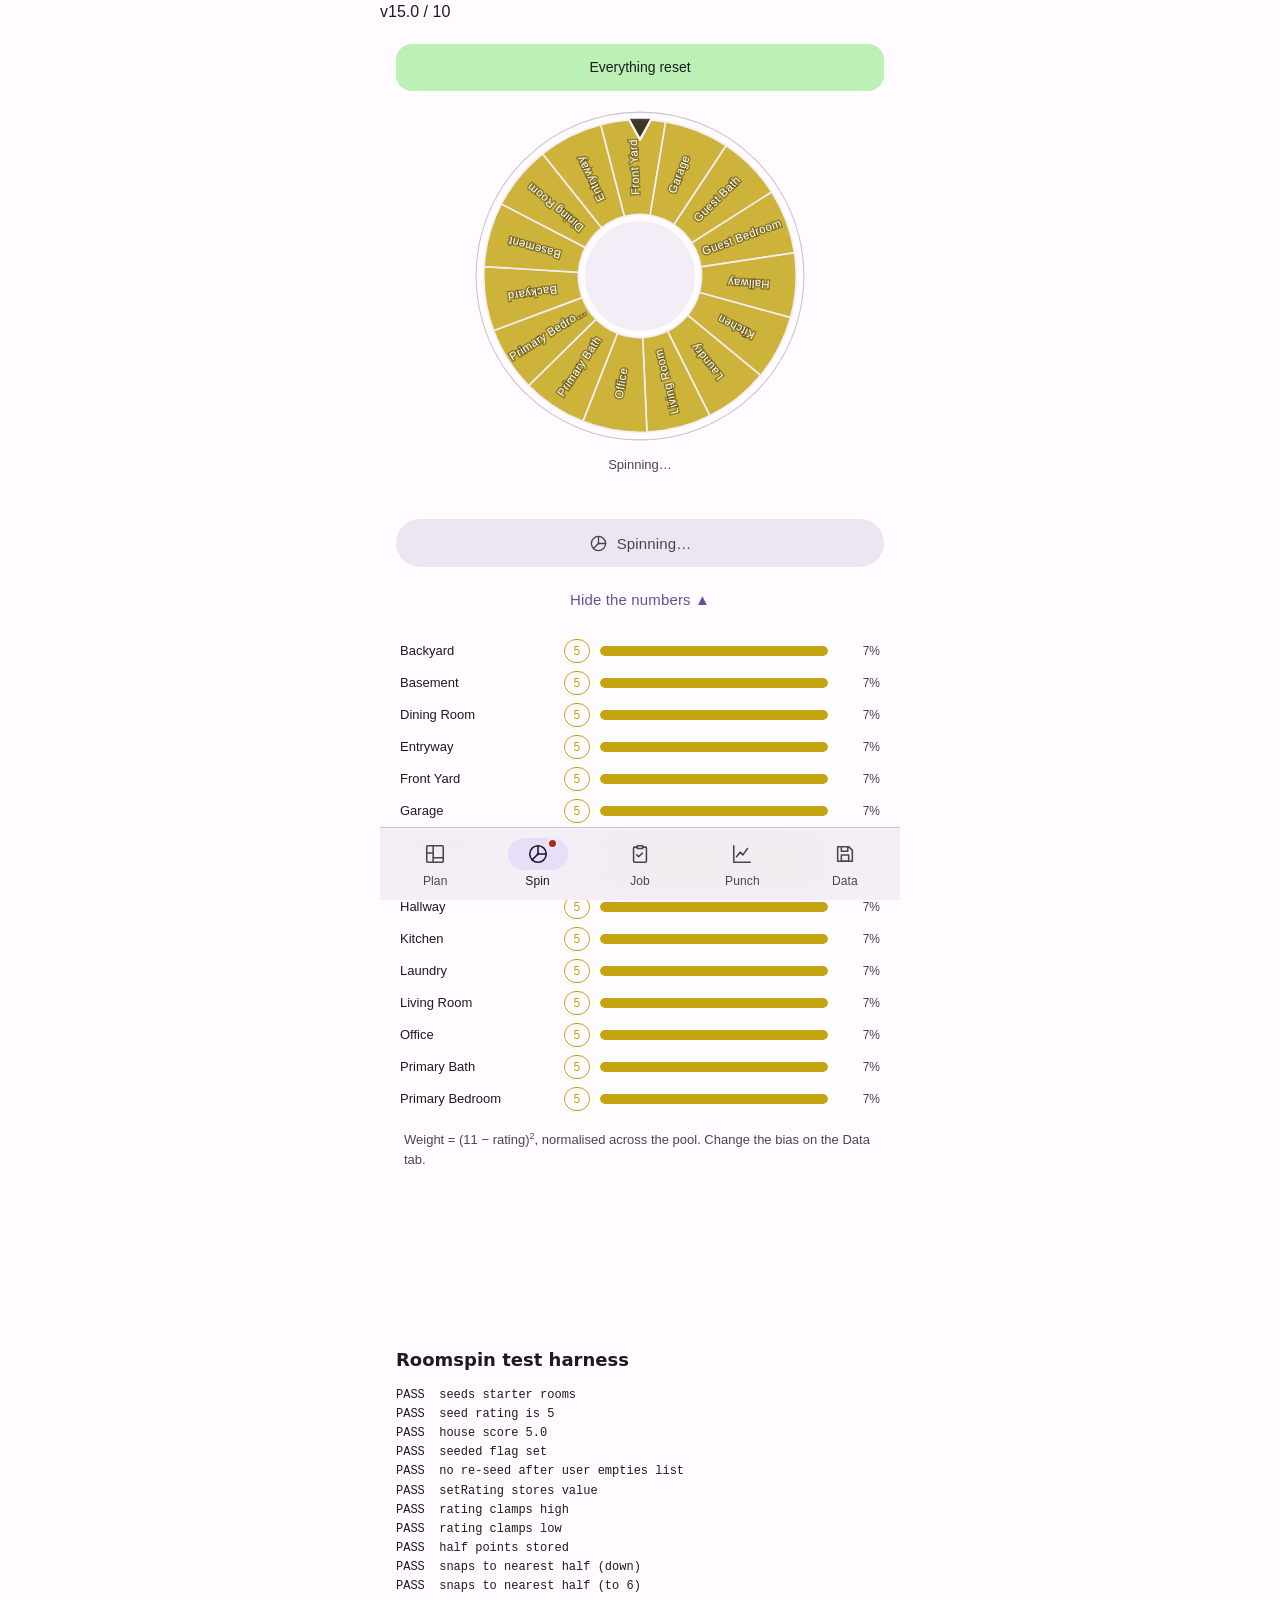
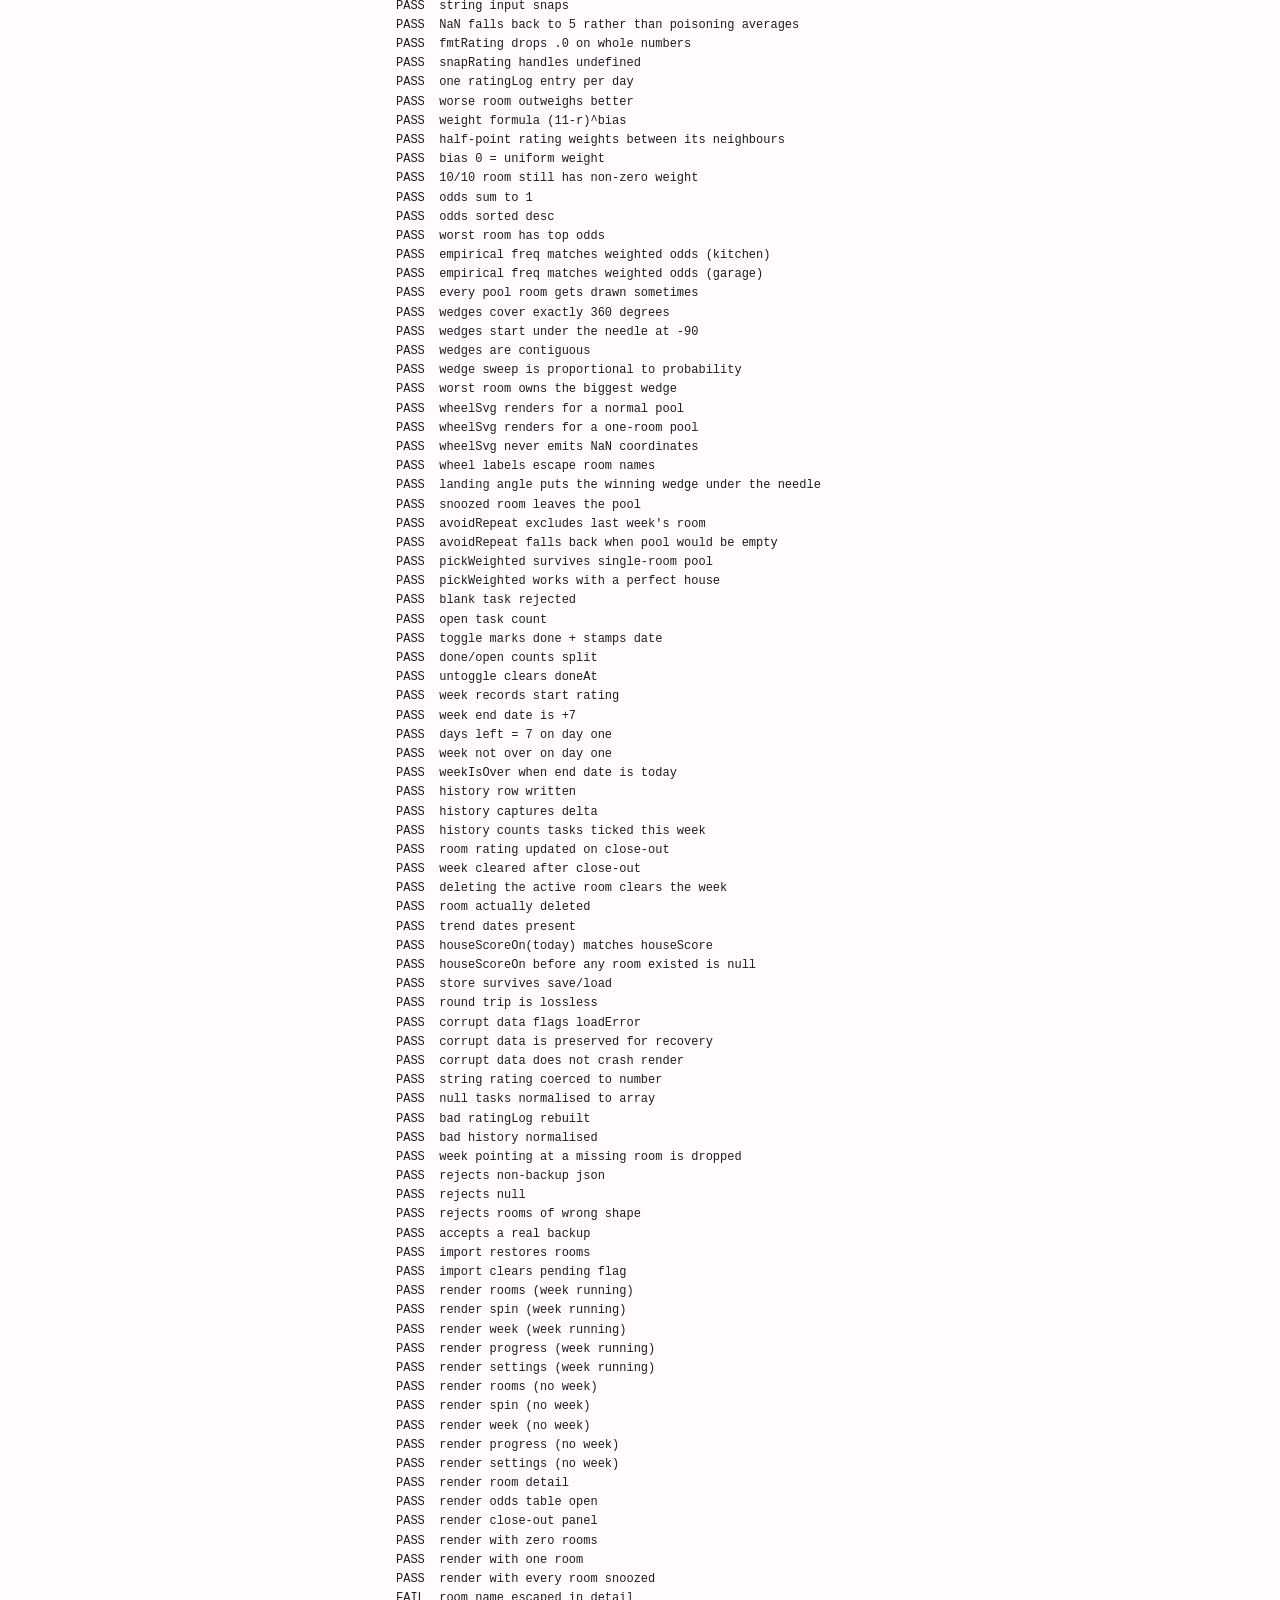
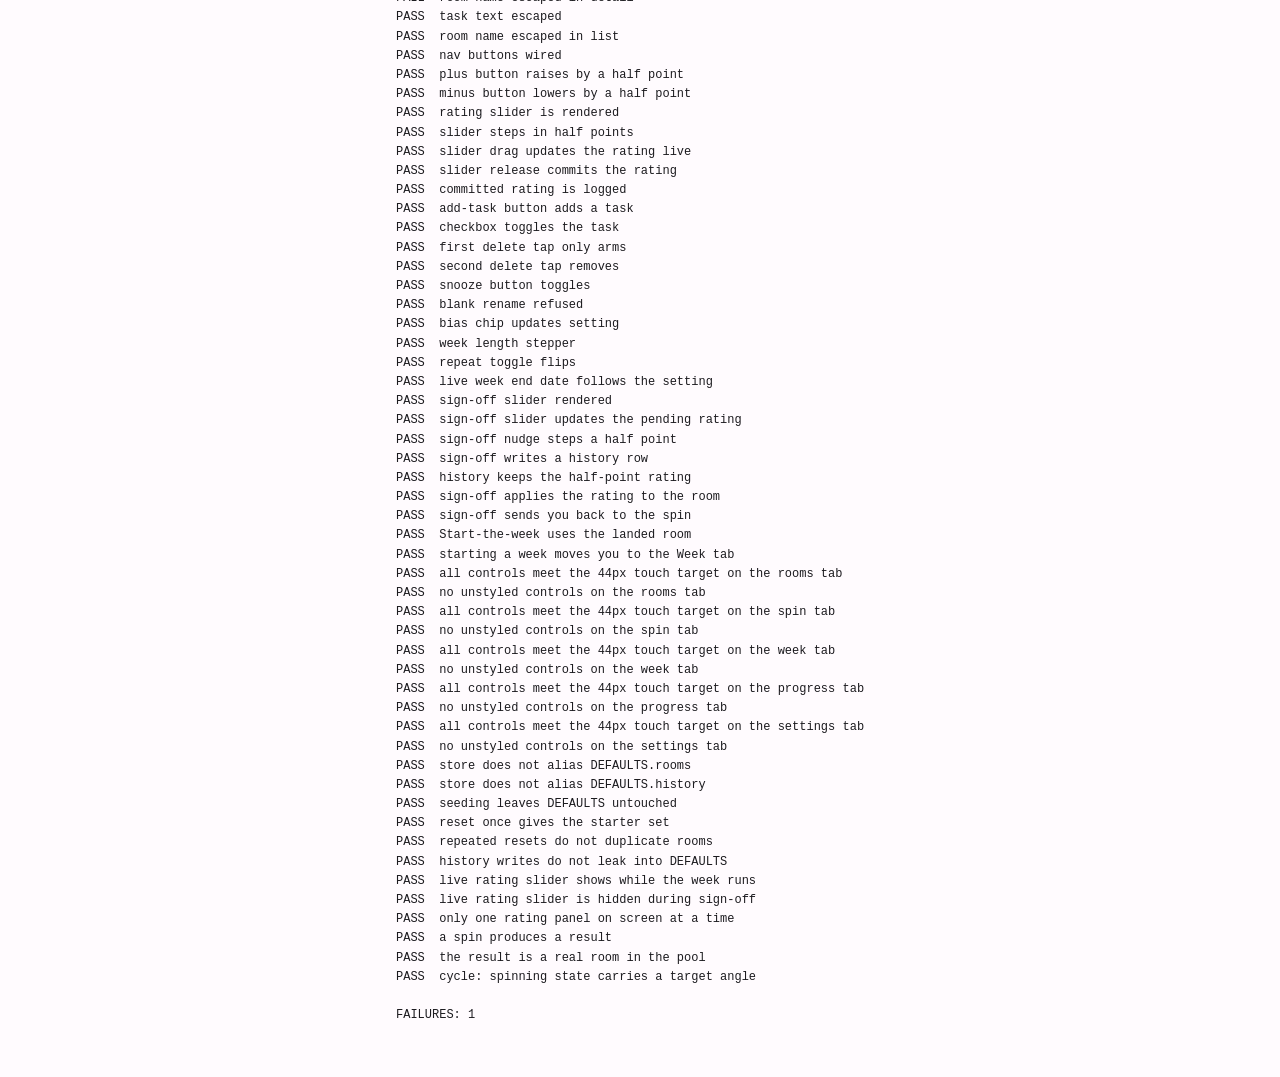
==== tests/harness.html @ 864c779d "Roomspin: weighted weekly room-improvement tracker Rate every room out of ten, spin a wheel weighted" ====
<!DOCTYPE html><html><head><meta charset="utf-8"><title>Roomspin tests</title>
<link rel="stylesheet" href="../styles.css"></head><body>
<div class="ladder" id="ladder"></div><span id="verTag"></span><span id="scoreTag"></span>
<main id="main"></main><nav id="nav"></nav>
<input type="file" id="importer" style="display:none">
<h1 style="font:600 18px system-ui;margin:16px">Roomspin test harness</h1>
<pre id="out" style="font:12px ui-monospace,monospace;padding:0 16px 40px;line-height:1.6"></pre>
<script src="../js/constants.js"></script>
<script src="../js/utils.js"></script>
<script src="../js/icons.js"></script>
<script src="../js/logic.js"></script>
<script src="../js/state.js"></script>
<script src="../js/app.js"></script>
<script src="../js/wheel.js"></script>
<script src="../js/spin.js"></script>
<script src="../js/render-rooms.js"></script>
<script src="../js/render-spin.js"></script>
<script src="../js/render-week.js"></script>
<script src="../js/render-progress.js"></script>
<script src="../js/render-settings.js"></script>
<script src="../js/io.js"></script>
<script src="../js/wire.js"></script>
<script>
const log=[]; let fails=0;
function ok(name,cond,extra){ if(cond) log.push("PASS  "+name); else { fails++; log.push("FAIL  "+name+(extra?"  :: "+extra:"")); } }
function tryIt(name,fn){ try{ fn(); log.push("PASS  "+name); }catch(e){ fails++; log.push("FAIL  "+name+" :: "+e.message+"\n"+e.stack); } }

localStorage.clear();

// --- boot / seed ---
load();
ok("seeds starter rooms", store.rooms.length===STARTER_ROOMS.length, store.rooms.length);
ok("seed rating is 5", store.rooms.every(r=>r.rating===5));
ok("house score 5.0", houseScore()===5);
ok("seeded flag set", store.seeded===true);

// deliberately empty the house and reload: seed must NOT come back
store.rooms=[]; save(); load();
ok("no re-seed after user empties list", store.rooms.length===0);

localStorage.clear(); load();

// --- rooms / ratings ---
const kitchen=store.rooms.find(r=>r.name==="Kitchen");
const garage=store.rooms.find(r=>r.name==="Garage");
setRating(kitchen,2); setRating(garage,9);
ok("setRating stores value", kitchen.rating===2);
setRating(kitchen,99); ok("rating clamps high", kitchen.rating===10);
setRating(kitchen,-4); ok("rating clamps low", kitchen.rating===0);
setRating(kitchen,6.5); ok("half points stored", kitchen.rating===6.5);
setRating(kitchen,6.3); ok("snaps to nearest half (down)", kitchen.rating===6.5);
setRating(kitchen,6.1); ok("snaps to nearest half (to 6)", kitchen.rating===6);
setRating(kitchen,"7.5"); ok("string input snaps", kitchen.rating===7.5);
setRating(kitchen,NaN); ok("NaN falls back to 5 rather than poisoning averages", kitchen.rating===5);
ok("fmtRating drops .0 on whole numbers", fmtRating(7)==="7" && fmtRating(7.5)==="7.5");
ok("snapRating handles undefined", snapRating(undefined)===5);
setRating(kitchen,2);
ok("one ratingLog entry per day", kitchen.ratingLog.filter(e=>e.date===todayStr()).length===1, JSON.stringify(kitchen.ratingLog));

// --- weighting ---
store.settings.bias=2;
ok("worse room outweighs better", roomWeight(kitchen)>roomWeight(garage));
ok("weight formula (11-r)^bias", roomWeight(kitchen)===Math.pow(9,2) && roomWeight(garage)===Math.pow(2,2));
setRating(garage,8.5);
ok("half-point rating weights between its neighbours", roomWeight(garage)===Math.pow(2.5,2), roomWeight(garage));
setRating(garage,9);
store.settings.bias=0;
ok("bias 0 = uniform weight", roomWeight(kitchen)===roomWeight(garage) && roomWeight(kitchen)===1);
store.settings.bias=2;
const ten=store.rooms[3]; setRating(ten,10);
ok("10/10 room still has non-zero weight", roomWeight(ten)>0, roomWeight(ten));

// odds sum to 1 and are sorted descending
const odds=spinOdds();
const sum=odds.reduce((a,o)=>a+o.p,0);
ok("odds sum to 1", Math.abs(sum-1)<1e-9, sum);
ok("odds sorted desc", odds.every((o,i)=>i===0||odds[i-1].p>=o.p));
ok("worst room has top odds", odds[0].room.id===kitchen.id, odds[0].room.name);

// --- empirical distribution check: 60k draws, worst room must dominate ---
const counts={}; const N=60000;
for(let i=0;i<N;i++){ const r=pickWeighted(); counts[r.id]=(counts[r.id]||0)+1; }
const kExp=odds.find(o=>o.room.id===kitchen.id).p;
const kObs=counts[kitchen.id]/N;
ok("empirical freq matches weighted odds (kitchen)", Math.abs(kObs-kExp)<0.02, "exp "+kExp.toFixed(3)+" obs "+kObs.toFixed(3));
const gExp=odds.find(o=>o.room.id===garage.id).p;
const gObs=(counts[garage.id]||0)/N;
ok("empirical freq matches weighted odds (garage)", Math.abs(gObs-gExp)<0.02, "exp "+gExp.toFixed(3)+" obs "+gObs.toFixed(3));
ok("every pool room gets drawn sometimes", spinPool().every(r=>counts[r.id]>0));

// --- wheel geometry ---
const wodds=spinOdds(); const wedges=wheelWedges(wodds);
ok("wedges cover exactly 360 degrees", Math.abs((wedges[wedges.length-1].a1 - wedges[0].a0) - 360)<1e-6,
   (wedges[wedges.length-1].a1 - wedges[0].a0));
ok("wedges start under the needle at -90", Math.abs(wedges[0].a0+90)<1e-9);
ok("wedges are contiguous", wedges.every((w,i)=>i===0||Math.abs(w.a0-wedges[i-1].a1)<1e-9));
ok("wedge sweep is proportional to probability", wedges.every(w=>Math.abs(w.sweep-w.p*360)<1e-9));
ok("worst room owns the biggest wedge",
   wedges.reduce((a,b)=>a.sweep>b.sweep?a:b).id===kitchen.id);
tryIt("wheelSvg renders for a normal pool",()=>{ const svg=wheelSvg(wodds,0); if(!/<path/.test(svg)) throw new Error("no wedges"); });
tryIt("wheelSvg renders for a one-room pool",()=>{
  const one=[{room:store.rooms[0],weight:1,p:1}];
  const svg=wheelSvg(one,0);
  if(!/<path/.test(svg)) throw new Error("no ring drawn");
  if(/NaN/.test(svg)) throw new Error("NaN in path data");
});
tryIt("wheelSvg never emits NaN coordinates",()=>{ if(/NaN/.test(wheelSvg(wodds,37.5))) throw new Error("NaN in path"); });
ok("wheel labels escape room names", !wheelSvg([{room:{id:"z",name:'<b>x</b>',rating:1},p:1,weight:1}],0).includes("<b>x</b>"));

// landing maths: the chosen wedge must end up under the needle at -90 (mod 360)
(function(){
  let worst=0;
  wedges.forEach(w=>{
    const cur=123.4;
    const need=(((-90 - w.mid - cur) % 360) + 360) % 360;
    const target=cur + 360*4 + need;                    // centre landing, no jitter
    const final=((target + w.mid + 90) % 360 + 360) % 360;
    worst=Math.max(worst, Math.min(final, 360-final));
  });
  ok("landing angle puts the winning wedge under the needle", worst<1e-6, worst);
})();

// --- snooze / pool ---
garage.snoozed=true;
ok("snoozed room leaves the pool", !spinPool().some(r=>r.id===garage.id));
garage.snoozed=false;

// --- avoid-repeat, incl. the two-room fallback ---
store.settings.avoidRepeat=true;
store.history=[{roomId:kitchen.id, roomName:"Kitchen"}];
ok("avoidRepeat excludes last week's room", !spinPool().some(r=>r.id===kitchen.id));
const savedRooms=store.rooms;
store.rooms=[kitchen];                      // one-room house: excluding it would empty the pool
ok("avoidRepeat falls back when pool would be empty", spinPool().length===1);
ok("pickWeighted survives single-room pool", pickWeighted().id===kitchen.id);
store.rooms=savedRooms; store.history=[];

// all rooms at 10 -> total weight still positive, pick still works
const backup=store.rooms.map(r=>r.rating);
store.rooms.forEach(r=>{r.rating=10;});
ok("pickWeighted works with a perfect house", !!pickWeighted());
store.rooms.forEach((r,i)=>{r.rating=backup[i];});

// --- tasks ---
addTask(kitchen,"regrout backsplash"); addTask(kitchen,"fix drawer slide"); addTask(kitchen,"   ");
ok("blank task rejected", kitchen.tasks.length===2, kitchen.tasks.length);
ok("open task count", openTasks(kitchen)===2);
toggleTask(kitchen,kitchen.tasks[0].id);
ok("toggle marks done + stamps date", kitchen.tasks[0].done===true && kitchen.tasks[0].doneAt===todayStr());
ok("done/open counts split", doneTasks(kitchen)===1 && openTasks(kitchen)===1);
toggleTask(kitchen,kitchen.tasks[0].id);
ok("untoggle clears doneAt", kitchen.tasks[0].doneAt===null);
toggleTask(kitchen,kitchen.tasks[0].id);

// --- week lifecycle ---
store.settings.weekLength=7;
startWeek(kitchen);
ok("week records start rating", store.week.startRating===kitchen.rating);
ok("week end date is +7", store.week.endDate===addDays(store.week.startDate,7));
ok("days left = 7 on day one", weekDaysLeft()===7);
ok("week not over on day one", weekIsOver()===false);
store.week.endDate=todayStr();
ok("weekIsOver when end date is today", weekIsOver()===true);
endWeek(6);
ok("history row written", store.history.length===1);
ok("history captures delta", store.history[0].startRating===2 && store.history[0].endRating===6, JSON.stringify(store.history[0]));
ok("history counts tasks ticked this week", store.history[0].tasksDone===1, store.history[0].tasksDone);
ok("room rating updated on close-out", kitchen.rating===6);
ok("week cleared after close-out", store.week===null);

// deleting the week's room must not strand the week
startWeek(garage); deleteRoom(garage.id);
ok("deleting the active room clears the week", store.week===null);
ok("room actually deleted", !roomById(garage.id));

// --- house trend ---
const dates=houseTrendDates();
ok("trend dates present", dates.length>=1);
ok("houseScoreOn(today) matches houseScore", Math.abs(houseScoreOn(todayStr())-houseScore())<1e-9);
ok("houseScoreOn before any room existed is null", houseScoreOn("1999-01-01")===null);

// --- persistence round trip ---
save();
const snapshot=JSON.stringify(store);
store=null; load();
ok("store survives save/load", store.rooms.length>0 && store.history.length===1);
ok("round trip is lossless", JSON.stringify(store)===snapshot);

// --- corrupt data handling ---
localStorage.setItem(KEY,"{not json");
loadError=false; load();
ok("corrupt data flags loadError", loadError===true);
ok("corrupt data is preserved for recovery", localStorage.getItem(KEY+"-corrupt-backup")==="{not json");
ok("corrupt data does not crash render", typeof renderRooms()==="string");

// --- hand-mangled shapes (wrong types where arrays are expected) ---
localStorage.setItem(KEY, JSON.stringify({rooms:[{id:"x",name:"Odd",rating:"7",tasks:null,ratingLog:"nope"}], history:"nope", week:{roomId:"ghost"}}));
loadError=false; load();
ok("string rating coerced to number", store.rooms[0].rating===7);
ok("null tasks normalised to array", Array.isArray(store.rooms[0].tasks));
ok("bad ratingLog rebuilt", Array.isArray(store.rooms[0].ratingLog) && store.rooms[0].ratingLog.length===1);
ok("bad history normalised", Array.isArray(store.history));
ok("week pointing at a missing room is dropped", store.week===null);

// --- import validation ---
ok("rejects non-backup json", validBackup({foo:1})===false);
ok("rejects null", validBackup(null)===false);
ok("rejects rooms of wrong shape", validBackup({rooms:[{nope:1}]})===false);
ok("accepts a real backup", validBackup(JSON.parse(snapshot))===true);
ui.pendingImport={data:JSON.parse(snapshot)};
applyImport();
ok("import restores rooms", store.rooms.length>0);
ok("import clears pending flag", ui.pendingImport===null);

// --- render every tab, in every notable state, and assert no throw ---
const tabs=["rooms","spin","week","progress","settings"];
tabs.forEach(t=>tryIt("render "+t+" (week running)",()=>{ ui.tab=t; startWeek(store.rooms[0]); render(); if(!$main.innerHTML.trim()) throw new Error("empty output"); }));
store.week=null;
tabs.forEach(t=>tryIt("render "+t+" (no week)",()=>{ ui.tab=t; render(); if(!$main.innerHTML.trim()) throw new Error("empty output"); }));
tryIt("render room detail",()=>{ ui.tab="rooms"; ui.openRoomId=store.rooms[0].id; render(); if(!$main.querySelector("#roomName")) throw new Error("no detail view"); });
ui.openRoomId=null;
tryIt("render odds table open",()=>{ ui.tab="spin"; ui.oddsOpen=true; render(); });
tryIt("render close-out panel",()=>{ startWeek(store.rooms[0]); ui.tab="week"; ui.endWeekOpen=true; ui.endWeekRating=8; render(); if(!$main.querySelector("[data-endslider]")) throw new Error("no sign-off slider"); });
ui.endWeekOpen=false; store.week=null;
tryIt("render with zero rooms",()=>{ const s=store.rooms; store.rooms=[]; store.history=[]; tabs.forEach(t=>{ui.tab=t;render();}); store.rooms=s; });
tryIt("render with one room",()=>{ const s=store.rooms; store.rooms=[s[0]]; tabs.forEach(t=>{ui.tab=t;render();}); store.rooms=s; });
tryIt("render with every room snoozed",()=>{ store.rooms.forEach(r=>r.snoozed=true); ui.tab="spin"; render(); store.rooms.forEach(r=>r.snoozed=false); });

// --- escaping: a room name with markup must not become markup ---
localStorage.clear(); load();
const evil=addRoom('<img src=x onerror=alert(1)>"&');
addTask(evil,'<script>bad()<\/script>');
ui.tab="rooms"; ui.openRoomId=evil.id; render();
ok("room name escaped in detail", !$main.innerHTML.includes("<img src=x"));
ok("task text escaped", !$main.innerHTML.includes("<script>bad()"));
ui.openRoomId=null; ui.tab="rooms"; render();
ok("room name escaped in list", !$main.innerHTML.includes("<img src=x"));

// --- wire(): the handlers actually attach and mutate state ---
ui.tab="rooms"; ui.openRoomId=null; render();
tryIt("nav buttons wired",()=>{ if($nav.querySelectorAll("[data-tab]").length!==5) throw new Error("nav count"); });
const r0=store.rooms[0];
ui.openRoomId=r0.id; ui.tab="rooms"; render();
const before=r0.rating;
$main.querySelector("[data-rate='0.5']").click();
ok("plus button raises by a half point", store.rooms[0].rating===Math.min(10,before+0.5), before+" -> "+store.rooms[0].rating);
$main.querySelector("[data-rate='-0.5']").click();
ok("minus button lowers by a half point", store.rooms[0].rating===before);
const sl=$main.querySelector("[data-rateslider]");
ok("rating slider is rendered", !!sl);
ok("slider steps in half points", sl.step==="0.5" && sl.min==="0" && sl.max==="10");
sl.value="3.5"; sl.dispatchEvent(new Event("input"));
ok("slider drag updates the rating live", store.rooms[0].rating===3.5);
sl.value="8.5"; sl.dispatchEvent(new Event("change"));
ok("slider release commits the rating", store.rooms[0].rating===8.5);
ok("committed rating is logged", store.rooms[0].ratingLog.some(e=>e.rating===8.5));
const tcount=(store.rooms[0].tasks||[]).length;
$main.querySelector("#newTask").value="painted trim";
$main.querySelector("#addTaskBtn").click();
ok("add-task button adds a task", store.rooms[0].tasks.length===tcount+1);
const tid=store.rooms[0].tasks[store.rooms[0].tasks.length-1].id;
$main.querySelector("[data-toggletask='"+tid+"']").click();
ok("checkbox toggles the task", store.rooms[0].tasks.find(t=>t.id===tid).done===true);
$main.querySelector("[data-deltask='"+tid+"']").click();
ok("first delete tap only arms", store.rooms[0].tasks.some(t=>t.id===tid) && ui.confirmDelTask===tid);
$main.querySelector("[data-deltask='"+tid+"']").click();
ok("second delete tap removes", !store.rooms[0].tasks.some(t=>t.id===tid));
$main.querySelector("#snoozeRoom").click();
ok("snooze button toggles", store.rooms[0].snoozed===true);
$main.querySelector("#snoozeRoom").click();
$main.querySelector("#roomName").value="   ";
$main.querySelector("#roomName").dispatchEvent(new Event("change"));
ok("blank rename refused", store.rooms[0].name.trim().length>0, store.rooms[0].name);
ui.openRoomId=null;

// settings wiring
ui.tab="settings"; render();
$main.querySelector("[data-bias='3']").click();
ok("bias chip updates setting", store.settings.bias===3);
const wl=store.settings.weekLength;
$main.querySelector("[data-weeklen='1']").click();
ok("week length stepper", store.settings.weekLength===wl+1);
$main.querySelector("#toggleRepeat").click();
ok("repeat toggle flips", store.settings.avoidRepeat===false);
// changing week length while a week runs must move its end date
store.settings.avoidRepeat=true; startWeek(store.rooms[0]); ui.tab="settings"; render();
const oldEnd=store.week.endDate;
$main.querySelector("[data-weeklen='1']").click();
ok("live week end date follows the setting", store.week.endDate!==oldEnd && store.week.endDate===addDays(store.week.startDate,store.settings.weekLength));
store.week=null;

// sign-off slider end to end
startWeek(store.rooms[0]); store.rooms[0].rating=4; ui.tab="week"; ui.endWeekOpen=true; ui.endWeekRating=4; render();
const esl=$main.querySelector("[data-endslider]");
ok("sign-off slider rendered", !!esl);
esl.value="7.5"; esl.dispatchEvent(new Event("input"));
ok("sign-off slider updates the pending rating", ui.endWeekRating===7.5);
$main.querySelector("[data-endnudge='-0.5']").click();
ok("sign-off nudge steps a half point", ui.endWeekRating===7);
const hLen=store.history.length;
$main.querySelector("#confirmEnd").click();
ok("sign-off writes a history row", store.history.length===hLen+1);
ok("history keeps the half-point rating", store.history[0].endRating===7);
ok("sign-off applies the rating to the room", roomById(store.history[0].roomId).rating===7);
ok("sign-off sends you back to the spin", ui.tab==="spin" && store.week===null);

// spin wiring: the landed result is the one that starts the week
ui.tab="spin"; resetSpin(); render();
ui.spin={phase:"landed", cursor:0, resultId:store.rooms[0].id, pool:store.rooms.map(r=>r.id)};
render();
$main.querySelector("#startWeek").click();
ok("Start-the-week uses the landed room", store.week && store.week.roomId===store.rooms[0].id);
ok("starting a week moves you to the Week tab", ui.tab==="week");
store.week=null; resetSpin();

// --- every interactive control must be styled and hit a 44px touch target ---
// Catches the whole class of "markup migrated everywhere except here" bugs: a control that
// lost its class renders at the browser default (~20px) instead of the design system's size,
// which no amount of state-assertion would notice.
localStorage.clear(); load();
const g=roomById(store.rooms[0].id);
addTask(g,"a task"); startWeek(g);
["rooms","spin","week","progress","settings"].forEach(t=>{
  ui.tab=t; ui.openRoomId = t==="rooms" ? g.id : null; render();
  const small=[...$main.querySelectorAll("button, input:not([type=range]), textarea")]
    .filter(el=>el.offsetParent!==null)
    .map(el=>({el, h:el.getBoundingClientRect().height}))
    .filter(x=>x.h < 44)
    .map(x=>x.el.tagName.toLowerCase()+"#"+(x.el.id||"-")+"."+(x.el.className||"none")+" h="+x.h.toFixed(0));
  ok("all controls meet the 44px touch target on the "+t+" tab", small.length===0, small.join(" | "));
  const unstyled=[...$main.querySelectorAll("button, input, textarea")]
    .filter(el=>!el.className && !el.closest(".field"))
    .map(el=>el.tagName.toLowerCase()+"#"+(el.id||"-"));
  ok("no unstyled controls on the "+t+" tab", unstyled.length===0, unstyled.join(" | "));
});
store.week=null; ui.openRoomId=null;

// --- DEFAULTS must never be handed out by reference (regression: reset produced 30 rooms) ---
localStorage.clear(); load();
ok("store does not alias DEFAULTS.rooms", store.rooms!==DEFAULTS.rooms);
ok("store does not alias DEFAULTS.history", store.history!==DEFAULTS.history);
ok("seeding leaves DEFAULTS untouched", DEFAULTS.rooms.length===0, DEFAULTS.rooms.length);
const seedN=store.rooms.length;
resetAll(); ok("reset once gives the starter set", store.rooms.length===seedN, store.rooms.length);
resetAll(); resetAll();
ok("repeated resets do not duplicate rooms", store.rooms.length===seedN, store.rooms.length);
store.history.push({id:"x"});
ok("history writes do not leak into DEFAULTS", DEFAULTS.history.length===0);
store.history=[];

// --- the sign-off panel replaces the live rating panel rather than sitting alongside it ---
localStorage.clear(); load();
startWeek(store.rooms[0]); ui.tab="week"; ui.endWeekOpen=false; render();
ok("live rating slider shows while the week runs", !!$main.querySelector("[data-rateslider]"));
ui.endWeekOpen=true; ui.endWeekRating=5; render();
ok("live rating slider is hidden during sign-off", !$main.querySelector("[data-rateslider]"));
ok("only one rating panel on screen at a time", $main.querySelectorAll(".ratepanel").length===1);
ui.endWeekOpen=false; store.week=null;

// --- full cycle, driven the way a person would: spin, work, sign off ---
localStorage.clear(); load();
store.settings.avoidRepeat=false;
const startScore=houseScore();
ui.tab="spin"; render();
startSpin();                                   // reduced-motion path resolves synchronously here
ok("a spin produces a result", !!ui.spin && !!ui.spin.resultId);
const picked=roomById(ui.spin.resultId);
ok("the result is a real room in the pool", !!picked && spinPool().some(r=>r.id===picked.id));
if(ui.spin.phase==="landed"){
  render();
  $main.querySelector("#startWeek").click();
  ok("cycle: week opened on the spun room", store.week && store.week.roomId===picked.id);
  addTask(picked,"paint the ceiling"); addTask(picked,"replace the outlet");
  ui.tab="week"; render();
  $main.querySelectorAll("[data-toggletask]").forEach(b=>b.click());
  ok("cycle: both punch items ticked", openTasks(roomById(picked.id))===0);
  ui.endWeekOpen=true; ui.endWeekRating=8.5; render();
  $main.querySelector("#confirmEnd").click();
  ok("cycle: week closed into history", store.history.length===1 && store.history[0].roomId===picked.id);
  ok("cycle: both items counted in the history row", store.history[0].tasksDone===2, store.history[0].tasksDone);
  ok("cycle: room carries the new rating", roomById(picked.id).rating===8.5);
  ok("cycle: house score went up", houseScore()>startScore, startScore+" -> "+houseScore());
  ok("cycle: the spin is free again", store.week===null);
} else {
  // The animated path is timer-driven; assert the intermediate state is at least coherent.
  ok("cycle: spinning state carries a target angle", typeof ui.spin.target==="number");
}
resetSpin();

document.getElementById("out").textContent = log.join("\n")+"\n\n"+(fails?("FAILURES: "+fails):"ALL "+log.length+" CHECKS PASSED");
document.title = fails? ("FAIL:"+fails) : "OK";
</script></body></html>
---- styles.css ----
/* ============================================================================
   Roomspin — Material Design 3 (Material You), purple seed #6750A4.

   Token layer first, components second. Every colour, radius, shadow and easing
   below is a custom property on :root; nothing downstream hard-codes a hex, so
   reseeding the palette is a single edit here rather than a sweep of the file.
   ========================================================================= */
:root{
  /* --- tonal surfaces: never pure white --- */
  --surface:#FFFBFE;
  --surface-container-lowest:#FFFFFF;
  --surface-container-low:#F7F2FA;
  --surface-container:#F3EDF7;
  --surface-container-high:#ECE6F0;
  --surface-container-highest:#E6E0E9;
  --on-surface:#1C1B1F;
  --on-surface-variant:#49454F;
  --outline:#79747E;
  --outline-variant:#CAC4D0;

  /* --- key colours --- */
  --primary:#6750A4;            --on-primary:#FFFFFF;
  --primary-container:#EADDFF;  --on-primary-container:#21005D;
  --secondary:#625B71;          --on-secondary:#FFFFFF;
  --secondary-container:#E8DEF8;--on-secondary-container:#1D192B;
  --tertiary:#7D5260;           --on-tertiary:#FFFFFF;
  --tertiary-container:#FFD8E4; --on-tertiary-container:#31111D;
  --error:#B3261E;              --on-error:#FFFFFF;
  --error-container:#F9DEDC;    --on-error-container:#410E0B;
  --success:#3B6939;            --success-container:#BCF0B4;

  /* --- state-layer strengths (MD3 overlays opacity, it does not shift hue) --- */
  --sl-hover:.08; --sl-focus:.10; --sl-press:.12;

  /* --- shape --- */
  --r-xs:8px; --r-s:12px; --r-m:16px; --r-l:24px; --r-xl:28px; --r-2xl:32px; --r-3xl:48px;
  --r-full:9999px;

  /* --- elevation: soft and diffuse, never a hard drop shadow --- */
  --e1:0 1px 2px rgba(0,0,0,.10), 0 1px 3px 1px rgba(0,0,0,.06);
  --e2:0 1px 2px rgba(0,0,0,.10), 0 2px 6px 2px rgba(0,0,0,.07);
  --e3:0 1px 3px rgba(0,0,0,.10), 0 4px 8px 3px rgba(0,0,0,.08);
  --e4:0 2px 3px rgba(0,0,0,.10), 0 6px 10px 4px rgba(0,0,0,.09);

  /* --- motion: MD3 "emphasized decelerate" --- */
  --ease:cubic-bezier(.2,0,0,1);
  --d-fast:200ms; --d-std:300ms; --d-slow:450ms;
}
@media (prefers-color-scheme: dark){
  :root{
    --surface:#141218;
    --surface-container-lowest:#0F0D13;
    --surface-container-low:#1D1B20;
    --surface-container:#211F26;
    --surface-container-high:#2B2930;
    --surface-container-highest:#36343B;
    --on-surface:#E6E0E9;
    --on-surface-variant:#CAC4D0;
    --outline:#938F99;
    --outline-variant:#49454F;

    --primary:#D0BCFF;            --on-primary:#381E72;
    --primary-container:#4F378B;  --on-primary-container:#EADDFF;
    --secondary:#CCC2DC;          --on-secondary:#332D41;
    --secondary-container:#4A4458;--on-secondary-container:#E8DEF8;
    --tertiary:#EFB8C8;           --on-tertiary:#492532;
    --tertiary-container:#633B48; --on-tertiary-container:#FFD8E4;
    --error:#F2B8B5;              --on-error:#601410;
    --error-container:#8C1D18;    --on-error-container:#F9DEDC;
    --success:#A1D399;            --success-container:#20512A;

    --sl-hover:.10; --sl-focus:.12; --sl-press:.16;
    --e1:0 1px 3px rgba(0,0,0,.40);
    --e2:0 2px 6px 2px rgba(0,0,0,.35), 0 1px 2px rgba(0,0,0,.45);
    --e3:0 4px 8px 3px rgba(0,0,0,.35), 0 1px 3px rgba(0,0,0,.45);
    --e4:0 6px 10px 4px rgba(0,0,0,.35), 0 2px 3px rgba(0,0,0,.45);
  }
}

*{box-sizing:border-box; -webkit-tap-highlight-color:transparent;}
html{background:var(--surface);}
body{
  margin:0 auto; max-width:520px; min-height:100vh;
  background:var(--surface); color:var(--on-surface);
  font-family:Roboto,-apple-system,BlinkMacSystemFont,"Segoe UI","Helvetica Neue",sans-serif;
  font-size:16px; line-height:1.5; -webkit-font-smoothing:antialiased;
  position:relative; overflow-x:hidden;
}
button{font-family:inherit; cursor:pointer; color:inherit;}
input,textarea{font-family:inherit; color:inherit;}
h1,h2,h3{margin:0; font-weight:500;}
sup{font-size:.7em;}
.mono{font-variant-numeric:tabular-nums;}

/* Honour reduced motion: colour transitions stay (they carry state), movement goes. */
@media (prefers-reduced-motion: reduce){
  *{animation:none !important; transition-duration:.01ms !important;}
  .blob{display:none;}
}

/* ---------- atmosphere: the signature organic blur shapes ---------- */
.atmos{position:fixed; inset:0; z-index:-1; overflow:hidden; pointer-events:none;}
.blob{position:absolute; display:block; filter:blur(64px); opacity:.5; mix-blend-mode:multiply;}
@media (prefers-color-scheme: dark){ .blob{mix-blend-mode:screen; opacity:.28;} }
.b1{width:340px; height:340px; border-radius:var(--r-full);
  background:var(--primary-container); top:-120px; right:-120px;}
.b2{width:300px; height:420px; border-radius:100px 100px 100px 20px;
  background:var(--tertiary-container); bottom:8%; left:-140px;}
.b3{width:260px; height:260px; border-radius:var(--r-full);
  background:var(--secondary-container); top:44%; right:-130px;}

/* ---------- top app bar ---------- */
.appbar{
  position:sticky; top:0; z-index:9;
  display:flex; align-items:center; gap:12px;
  padding:calc(10px + env(safe-area-inset-top)) 16px 10px;
  background:var(--surface-container);
  background:color-mix(in srgb, var(--surface-container) 88%, transparent);
  backdrop-filter:blur(14px); -webkit-backdrop-filter:blur(14px);
  border-bottom:1px solid var(--outline-variant);
}
.appbar h1{font-size:22px; font-weight:500; letter-spacing:0; flex:1; min-width:0;}
.appicon{width:32px; height:32px; border-radius:var(--r-full); flex-shrink:0;
  background:radial-gradient(circle at 30% 25%, var(--tertiary), var(--primary));}
.scorepill{background:var(--secondary-container); color:var(--on-secondary-container);
  border-radius:var(--r-full); padding:6px 14px; font-size:14px; font-weight:500;
  font-variant-numeric:tabular-nums; flex-shrink:0;}
.rev{font-size:11px; color:var(--on-surface-variant); opacity:.7; flex-shrink:0;}

main{padding:20px 16px 148px;}
.spacer{height:16px;}

/* ---------- typography helpers ---------- */
.slabel{display:flex; align-items:baseline; gap:10px; margin:28px 0 12px; padding:0 4px;}
.slabel:first-child{margin-top:6px;}
.slabel span{font-size:14px; font-weight:500; letter-spacing:.01em; color:var(--primary); flex:1;}
.slabel em{font-style:normal; font-size:12px; color:var(--on-surface-variant);}
.subhead{font-size:12px; font-weight:500; color:var(--on-surface-variant);
  margin:18px 0 8px; padding:0 4px;}
.note{color:var(--on-surface-variant); font-size:13px; line-height:1.55;
  margin:10px 4px; text-align:center;}
.note.left{text-align:left;}

.warn{background:var(--error-container); color:var(--on-error-container);
  border-radius:var(--r-m); padding:14px 16px; font-size:14px; line-height:1.5; margin-bottom:14px;}
.okbar{background:var(--success-container); color:var(--on-surface);
  border-radius:var(--r-m); padding:13px 16px; font-size:14px; font-weight:500; margin-bottom:14px;
  text-align:center; animation:rise var(--d-std) var(--ease);}
@keyframes rise{from{opacity:0; transform:translateY(-6px);} to{opacity:1; transform:none;}}

/* ---------- cards ---------- */
.card{background:var(--surface-container); border-radius:var(--r-l); padding:20px 18px;
  box-shadow:var(--e1); transition:box-shadow var(--d-std) var(--ease);}
.card.inline{display:flex; align-items:center; justify-content:space-between; gap:12px;}
.card.confirmbox{margin-top:14px; background:var(--tertiary-container); color:var(--on-tertiary-container);}
.card.confirmbox .note{color:var(--on-tertiary-container); opacity:.85;}

/* ---------- hero ---------- */
.hero{display:flex; align-items:center; gap:18px; padding:26px 22px; margin-bottom:8px;
  border-radius:var(--r-2xl); background:var(--surface-container);
  box-shadow:var(--e2); position:relative; overflow:hidden;}
.hero::after{content:""; position:absolute; inset:0; pointer-events:none;
  background:radial-gradient(circle at 88% 8%, color-mix(in srgb, var(--primary) 20%, transparent) 0%, transparent 46%);}
.hero-num{font-size:52px; font-weight:500; line-height:1; letter-spacing:-.02em;
  font-variant-numeric:tabular-nums; position:relative;}
.hero-num span{font-size:16px; font-weight:400; color:var(--on-surface-variant); margin-left:3px;}
.hero-meta{flex:1; min-width:0; position:relative;}
.hero-sub{font-size:13px; color:var(--on-surface-variant); margin:5px 0 10px;}
.hero-sub.up{color:var(--success); font-weight:500;}
.hero-sub.down{color:var(--error); font-weight:500;}

/* ---------- chip strip (discrete 0-10 readout) ---------- */
.chips{display:flex; gap:3px;}
.chips i{flex:1; height:10px; border-radius:var(--r-full);
  background:var(--surface-container-highest); transition:background var(--d-std) var(--ease);}
.chips.sm i{height:7px;}
.chips i.half{background:linear-gradient(90deg, var(--c) 0 50%, var(--surface-container-highest) 50% 100%);}

/* ---------- room tiles ---------- */
.tiles{display:grid; grid-template-columns:1fr 1fr; gap:12px;}
.tile{text-align:left; border:none; display:block; padding:16px 14px 14px;
  border-radius:var(--r-l); background:var(--surface-container); color:var(--on-surface);
  box-shadow:var(--e1); position:relative; overflow:hidden;
  transition:box-shadow var(--d-std) var(--ease), transform var(--d-std) var(--ease),
             background var(--d-std) var(--ease);}
/* State layer, MD3-style: a translucent overlay of the key colour, not a colour swap. */
.tile::before{content:""; position:absolute; inset:0; background:var(--c); opacity:0;
  transition:opacity var(--d-std) var(--ease); pointer-events:none;}
.tile:hover{box-shadow:var(--e2); transform:scale(1.02);}
.tile:hover::before{opacity:var(--sl-hover);}
.tile:active{transform:scale(.97);}
.tile.hold{opacity:.55;}
.tile.active{background:var(--secondary-container); color:var(--on-secondary-container);}
.tile-top{display:flex; align-items:baseline; gap:8px; margin-bottom:12px; position:relative;}
.tname{font-size:15px; font-weight:500; line-height:1.25; flex:1; min-width:0;
  overflow:hidden; text-overflow:ellipsis; white-space:nowrap;}
.tscore{font-size:20px; font-weight:500; color:var(--c); font-variant-numeric:tabular-nums;}
.tile-foot{display:flex; align-items:center; gap:6px; margin-top:10px; position:relative;
  font-size:11px; color:var(--on-surface-variant);}
.tile-foot span{margin-left:auto;}

/* ---------- badges (pills) ---------- */
.badges{display:flex; gap:6px; flex-wrap:wrap;}
.badge{display:inline-block; border-radius:var(--r-full); padding:5px 12px;
  background:var(--secondary-container); color:var(--on-secondary-container);
  font-size:12px; font-weight:500; font-style:normal; white-space:nowrap;}
.badge.sm{padding:3px 8px; font-size:10px;}
.badge.quiet{background:var(--surface-container-highest); color:var(--on-surface-variant);}
.badge.due{background:var(--tertiary-container); color:var(--on-tertiary-container);}

/* ---------- buttons: pill-shaped, state layers, tactile press ---------- */
.btn{position:relative; width:100%; min-height:48px; padding:12px 24px;
  border:none; border-radius:var(--r-full); background:transparent; overflow:hidden;
  display:flex; align-items:center; justify-content:center; gap:9px;
  font-size:15px; font-weight:500; letter-spacing:.01em; margin-bottom:10px;
  transition:box-shadow var(--d-std) var(--ease), transform var(--d-fast) var(--ease),
             background var(--d-std) var(--ease);}
.btn svg{width:19px; height:19px; flex-shrink:0;}
.btn::before{content:""; position:absolute; inset:0; background:currentColor; opacity:0;
  transition:opacity var(--d-fast) var(--ease); pointer-events:none;}
.btn:hover::before{opacity:var(--sl-hover);}
.btn:active{transform:scale(.95);}
.btn:active::before{opacity:var(--sl-press);}
.btn:focus-visible{outline:none; box-shadow:0 0 0 2px var(--surface), 0 0 0 4px var(--primary);}

.btn.filled{background:var(--primary); color:var(--on-primary);}
.btn.filled:hover{box-shadow:var(--e2);}
.btn.tonal{background:var(--secondary-container); color:var(--on-secondary-container);}
.btn.tonal:hover{box-shadow:var(--e1);}
.btn.outlined{border:1px solid var(--outline); color:var(--primary);}
.btn.text{color:var(--primary); min-height:44px;}
.btn.wide{margin-top:6px;}
.btn.busy{background:var(--surface-container-high); color:var(--on-surface-variant); pointer-events:none;}
.btn.danger{color:var(--error); border-color:var(--error);}
.btn.danger.armed{background:var(--error); color:var(--on-error); border-color:transparent;}

/* FAB — the create action */
.fab{width:56px; height:56px; flex-shrink:0; border:none; border-radius:var(--r-m);
  background:var(--tertiary-container); color:var(--on-tertiary-container);
  display:flex; align-items:center; justify-content:center; box-shadow:var(--e2);
  transition:box-shadow var(--d-std) var(--ease), transform var(--d-fast) var(--ease);}
.fab svg{width:24px; height:24px;}
.fab:hover{box-shadow:var(--e3);}
.fab:active{transform:scale(.95);}
.fab:focus-visible{outline:none; box-shadow:0 0 0 2px var(--surface), 0 0 0 4px var(--primary);}

/* ---------- filled text field (MD3): rounded top, square bottom, 2px underline ---------- */
.fieldrow{display:flex; align-items:center; gap:12px; margin:14px 0 6px;}
.field{flex:1; min-width:0; display:block; position:relative;
  background:var(--surface-container-high);
  border-radius:var(--r-s) var(--r-s) 0 0;
  border-bottom:2px solid var(--outline);
  transition:border-color var(--d-fast) var(--ease), background var(--d-fast) var(--ease);}
.field:focus-within{border-bottom-color:var(--primary); background:var(--surface-container-highest);}
.field input{width:100%; height:56px; background:none; border:none; padding:0 16px; font-size:16px;}
.field input:focus{outline:none;}
.field input::placeholder{color:var(--on-surface-variant); opacity:.72;}

textarea.notes{width:100%; resize:vertical; font-size:16px; padding:16px; line-height:1.55;
  background:var(--surface-container-high); color:var(--on-surface);
  border:none; border-bottom:2px solid var(--outline);
  border-radius:var(--r-s) var(--r-s) 0 0;
  transition:border-color var(--d-fast) var(--ease);}
textarea.notes:focus{outline:none; border-bottom-color:var(--primary);}
textarea.notes::placeholder{color:var(--on-surface-variant); opacity:.72;}

/* ---------- room detail head ---------- */
.backbtn{background:none; border:none; border-radius:var(--r-full); color:var(--primary);
  font-size:14px; font-weight:500; padding:12px 16px 12px 10px; margin:0 0 8px -6px; min-height:44px;
  display:flex; align-items:center; gap:4px; transition:background var(--d-fast) var(--ease);}
.backbtn svg{width:18px; height:18px;}
.backbtn:hover{background:var(--secondary-container);
  background:color-mix(in srgb, var(--primary) 10%, transparent);}
.backbtn:active{transform:scale(.95);}
.dhead{margin-bottom:8px; padding:0 4px;}
.dname{width:100%; background:none; border:none; font-size:30px; font-weight:500;
  letter-spacing:-.01em; padding:2px 0 8px; border-bottom:2px solid transparent;
  transition:border-color var(--d-fast) var(--ease);}
.dname:focus{outline:none; border-bottom-color:var(--primary);}
.dhead .badges{margin-top:8px;}

/* ---------- rating panel + MD3 slider ---------- */
.ratepanel{background:var(--surface-container); border-radius:var(--r-l);
  padding:18px 18px 14px; box-shadow:var(--e1); position:relative; overflow:hidden;}
.ratepanel::after{content:""; position:absolute; inset:0; pointer-events:none;
  background:radial-gradient(circle at 92% 0%, color-mix(in srgb, var(--c) 22%, transparent) 0%, transparent 52%);
  transition:background var(--d-std) var(--ease);}
.ratepanel.signoff{background:var(--surface-container-high); text-align:center;}
.ratehead{display:flex; align-items:center; justify-content:space-between; gap:12px;
  margin-bottom:2px; position:relative;}
.ratenum{font-size:44px; font-weight:500; line-height:1; letter-spacing:-.02em;
  color:var(--c,var(--on-surface)); font-variant-numeric:tabular-nums;
  transition:color var(--d-std) var(--ease);}
.ratenum span{font-size:14px; font-weight:400; color:var(--on-surface-variant);
  letter-spacing:0; margin-left:4px;}
.nudge{width:48px; height:48px; flex-shrink:0; border:none; border-radius:var(--r-full);
  background:var(--surface-container-highest); color:var(--on-surface-variant);
  display:flex; align-items:center; justify-content:center; position:relative; overflow:hidden;
  transition:transform var(--d-fast) var(--ease), background var(--d-fast) var(--ease);}
.nudge svg{width:22px; height:22px;}
.nudge:hover{background:var(--secondary-container); color:var(--on-secondary-container);}
.nudge:active{transform:scale(.9);}
.nudge:focus-visible{outline:none; box-shadow:0 0 0 2px var(--surface-container), 0 0 0 4px var(--primary);}

.sliderwrap{position:relative; padding:4px 0 2px;}
.rslider{-webkit-appearance:none; appearance:none; width:100%; height:44px;
  background:none; display:block; margin:0;}
.rslider:focus{outline:none;}
.rslider::-webkit-slider-runnable-track{height:16px; border-radius:var(--r-full);
  background:linear-gradient(90deg, var(--c) var(--p), var(--surface-container-highest) var(--p));}
.rslider::-moz-range-track{height:16px; border-radius:var(--r-full);
  background:linear-gradient(90deg, var(--c) var(--p), var(--surface-container-highest) var(--p));}
/* MD3's handle is a tall rounded bar, not a dot — it reads as a grip and keeps the
   44px touch target without a huge circle covering the track. */
.rslider::-webkit-slider-thumb{-webkit-appearance:none; appearance:none;
  width:8px; height:36px; margin-top:-10px; border:none; border-radius:var(--r-full);
  background:var(--c); box-shadow:0 0 0 4px var(--surface-container);}
.rslider::-moz-range-thumb{width:8px; height:36px; border:none; border-radius:var(--r-full);
  background:var(--c); box-shadow:0 0 0 4px var(--surface-container);}
.rslider:focus-visible::-webkit-slider-thumb{box-shadow:0 0 0 4px var(--surface-container), 0 0 0 8px color-mix(in srgb, var(--primary) 30%, transparent);}
.sticks{display:flex; justify-content:space-between; font-size:11px;
  color:var(--on-surface-variant); padding:0 2px; margin-top:-4px;}

/* ---------- punch-list items ---------- */
.items{display:flex; flex-direction:column; gap:6px;}
.item{display:flex; align-items:center; gap:14px; padding:12px 16px;
  background:var(--surface-container); border-radius:var(--r-m);
  transition:background var(--d-std) var(--ease);}
.item:hover{background:var(--surface-container-high);}
.item.done{background:var(--surface-container-low);}
.item.done .itext{text-decoration:line-through; color:var(--on-surface-variant); opacity:.75;}
.ibox{width:44px; height:44px; flex-shrink:0; padding:0; border:none; background:none;
  position:relative; display:flex; align-items:center; justify-content:center;
  color:var(--on-primary); margin:-10px 0 -10px -10px;
  transition:transform var(--d-fast) var(--ease);}
.ibox::before{content:""; width:24px; height:24px; border-radius:var(--r-xs);
  border:2px solid var(--outline); background:transparent;
  transition:background var(--d-fast) var(--ease), border-color var(--d-fast) var(--ease);}
.item.done .ibox::before{background:var(--primary); border-color:var(--primary);}
.ibox:active{transform:scale(.88);}
.ibox svg{position:absolute; width:16px; height:16px;}
.itext{flex:1; min-width:0; font-size:15px; line-height:1.45; word-break:break-word;}
.idel{background:none; border:none; border-radius:var(--r-full); color:var(--on-surface-variant);
  width:44px; height:44px; margin:-6px -8px -6px 0; display:flex; align-items:center; justify-content:center; flex-shrink:0;
  transition:background var(--d-fast) var(--ease), color var(--d-fast) var(--ease);}
.idel svg{width:18px; height:18px;}
.idel:hover{background:var(--error-container); background:color-mix(in srgb, var(--error) 10%, transparent);
  color:var(--error);}
.idel.confirm{background:var(--error-container); color:var(--on-error-container);}

/* ---------- the wheel ---------- */
.wheelbox{position:relative; padding:6px 0 2px;}
.wheel{width:100%; max-width:330px; display:block; margin:0 auto; overflow:visible;}
.wrot{transform-origin:50% 50%;}
.wheelbox.spinning .wrot{transition:transform 4.2s cubic-bezier(.13,.72,.15,1);}
/* Ambient glow behind the wheel, revealed once it lands on a room. */
.wheelbox::before{content:""; position:absolute; left:50%; top:48%; width:290px; height:290px;
  transform:translate(-50%,-50%); border-radius:var(--r-full); filter:blur(56px);
  background:var(--land,var(--primary)); opacity:0;
  transition:opacity var(--d-slow) var(--ease); pointer-events:none;}
.wheelbox.landed::before{opacity:.30;}
/* On the dark surface the same glow reads as a muddy wash behind the whole wheel rather than
   a highlight behind one wedge, so it comes down to a hint. */
@media (prefers-color-scheme: dark){
  .wheelbox.landed::before{opacity:.16;}
  .wheel path.dim{fill-opacity:.42;}
}
.wheel path{fill-opacity:.82; transition:fill-opacity var(--d-slow) var(--ease);}
.wheel path.won{fill-opacity:1;}
.wheel path.dim{fill-opacity:.3;}
.wlabel{font-size:10.5px; font-weight:500; fill:#fff; letter-spacing:.2px;
  paint-order:stroke; stroke:rgba(0,0,0,.32); stroke-width:2.6px;}
.whub{fill:var(--surface-container); stroke:none;}
.wring{fill:none; stroke:var(--outline-variant); stroke-width:1;}
.wneedle{fill:var(--on-surface); stroke:var(--surface); stroke-width:2; stroke-linejoin:round;}
.wcap{text-align:center; min-height:76px; padding:12px 8px 2px;}
.wcap.landed{animation:pop var(--d-slow) var(--ease);}
@keyframes pop{from{opacity:0; transform:translateY(-10px) scale(.96);} to{opacity:1; transform:none;}}

/* ---------- job sheet ---------- */
.sheet{position:relative; padding:22px 20px; border-radius:var(--r-2xl);
  background:var(--surface-container); box-shadow:var(--e2); overflow:hidden;}
.sheet::after{content:""; position:absolute; inset:0; pointer-events:none;
  background:radial-gradient(circle at 100% 0%, color-mix(in srgb, var(--c,var(--primary)) 24%, transparent) 0%, transparent 50%);}
.sheet.locked{background:var(--secondary-container); color:var(--on-secondary-container);}
.sheet > *{position:relative;}
.sheet .badge{position:absolute; top:0; right:0;}
.sheetname{font-size:30px; font-weight:500; letter-spacing:-.015em; line-height:1.15; margin:8px 0 10px;}
.sheetsub{font-size:13px; color:var(--on-surface-variant); line-height:1.55;}
.sheet.locked .sheetsub{color:var(--on-secondary-container); opacity:.8;}
.days{display:flex; gap:4px; margin:14px 0;}
.days i{flex:1; height:8px; border-radius:var(--r-full); background:var(--surface-container-highest);}
.days i.past{background:var(--c,var(--primary));}
.days i.now{background:var(--primary); box-shadow:0 0 0 3px color-mix(in srgb, var(--primary) 26%, transparent);}
.delta{font-size:15px; font-weight:500; color:var(--on-surface-variant); margin:14px 0 16px;
  font-variant-numeric:tabular-nums;}
.delta.up{color:var(--success);} .delta.down{color:var(--error);}

/* ---------- odds ---------- */
.odds{display:flex; flex-direction:column; gap:8px; padding:8px 4px 4px;}
.oddrow{display:flex; align-items:center; gap:10px;}
.oname{font-size:13px; width:32%; flex-shrink:0; overflow:hidden;
  text-overflow:ellipsis; white-space:nowrap;}
.obar{flex:1; min-width:0; height:10px; border-radius:var(--r-full);
  background:var(--surface-container-highest); overflow:hidden;}
.obar i{display:block; height:100%; border-radius:var(--r-full);}
.opct{font-size:12px; color:var(--on-surface-variant); width:42px; text-align:right;
  flex-shrink:0; font-variant-numeric:tabular-nums;}
.stag{font-size:12px; font-weight:500; border:1px solid; border-radius:var(--r-full);
  padding:2px 9px; flex-shrink:0; font-variant-numeric:tabular-nums;}

/* ---------- rows ---------- */
.rows{display:flex; flex-direction:column; gap:6px;}
.row{display:flex; align-items:center; gap:12px; padding:13px 16px;
  background:var(--surface-container); border-radius:var(--r-m);
  transition:background var(--d-std) var(--ease);}
.row:hover{background:var(--surface-container-high);}
.row.tall{align-items:flex-start;}
.rmain{flex:1; min-width:0;}
.rname{font-size:15px; font-weight:500; flex:1; min-width:0; overflow:hidden;
  text-overflow:ellipsis; white-space:nowrap; display:block;}
.rsub{color:var(--on-surface-variant); font-size:12px; display:block; margin-top:3px;}
.rdate{color:var(--on-surface-variant); font-size:12px; flex-shrink:0;}
.rdelta{font-size:13px; font-weight:500; color:var(--on-surface-variant); flex-shrink:0;
  font-variant-numeric:tabular-nums;}
.rdelta.up{color:var(--success);} .rdelta.down{color:var(--error);}

/* ---------- stats + chart ---------- */
.statgrid{display:grid; grid-template-columns:1fr 1fr; gap:12px; margin-top:14px;}
.stat{background:var(--surface-container); border-radius:var(--r-l); padding:18px 16px;
  box-shadow:var(--e1); transition:box-shadow var(--d-std) var(--ease), transform var(--d-std) var(--ease);}
.stat:hover{box-shadow:var(--e2); transform:scale(1.02);}
.stat .slabel{margin:0 0 6px; padding:0;}
.statv{font-size:30px; font-weight:500; letter-spacing:-.02em; font-variant-numeric:tabular-nums;}
.chartcard{padding:18px 14px 12px;}
.chart{width:100%; height:160px; display:block; overflow:visible;}
.gmaj{stroke:var(--outline-variant); stroke-width:1; opacity:.7;}
.gmin{stroke:var(--outline-variant); stroke-width:1; stroke-dasharray:2 4; opacity:.4;}
.gtext{fill:var(--on-surface-variant); font-size:10px;}
.carea{fill:var(--primary); opacity:.14;}
.cline{fill:none; stroke:var(--primary); stroke-width:2.5; stroke-linejoin:round; stroke-linecap:round;}
.chartfoot{display:flex; justify-content:space-between; color:var(--on-surface-variant);
  font-size:11px; margin-top:8px;}

/* ---------- bias chips + switch ---------- */
.chiprow{display:grid; grid-template-columns:repeat(4,1fr); gap:8px;}
.bchip{position:relative; overflow:hidden; border:1px solid var(--outline-variant);
  border-radius:var(--r-s); background:transparent; color:var(--on-surface);
  padding:12px 4px; display:flex; flex-direction:column; gap:3px; align-items:center;
  text-align:center; transition:background var(--d-std) var(--ease), border-color var(--d-std) var(--ease),
              transform var(--d-fast) var(--ease);}
.bchip .bl{font-size:13px; font-weight:500;}
.bchip .bs{font-size:9.5px; line-height:1.25; color:var(--on-surface-variant);}
.bchip:active{transform:scale(.95);}
.bchip.on{background:var(--secondary-container); border-color:transparent; color:var(--on-secondary-container);}
.bchip.on .bs{color:var(--on-secondary-container); opacity:.8;}

.toggle{width:100%; display:flex; align-items:center; gap:14px; text-align:left;
  background:var(--surface-container); border:none; border-radius:var(--r-l); padding:16px 18px;
  transition:background var(--d-std) var(--ease);}
.toggle:hover{background:var(--surface-container-high);}
.tlab{flex:1; min-width:0; font-size:15px; font-weight:500;}
.tlab em{display:block; font-style:normal; color:var(--on-surface-variant);
  font-size:12.5px; font-weight:400; margin-top:3px;}
.knob{width:52px; height:32px; flex-shrink:0; position:relative; border-radius:var(--r-full);
  background:var(--surface-container-highest); border:2px solid var(--outline);
  transition:background var(--d-std) var(--ease), border-color var(--d-std) var(--ease);}
.knob::after{content:""; position:absolute; top:50%; left:6px; width:16px; height:16px;
  margin-top:-8px; border-radius:var(--r-full); background:var(--outline);
  transition:transform var(--d-std) var(--ease), background var(--d-std) var(--ease),
             width var(--d-std) var(--ease), height var(--d-std) var(--ease), margin var(--d-std) var(--ease);}
.toggle.on .knob{background:var(--primary); border-color:var(--primary);}
.toggle.on .knob::after{width:24px; height:24px; margin-top:-12px;
  transform:translateX(16px); background:var(--on-primary);}

/* ---------- empty state ---------- */
.empty{padding:64px 24px 40px; text-align:center; color:var(--on-surface-variant);}
.empty .icon{width:72px; height:72px; margin:0 auto 20px; border-radius:var(--r-full);
  background:var(--secondary-container); color:var(--on-secondary-container);
  display:flex; align-items:center; justify-content:center;}
.empty .icon svg{width:32px; height:32px;}
.empty .t{color:var(--on-surface); font-size:20px; font-weight:500; margin-bottom:8px;}
.empty .b{font-size:14px; line-height:1.6; max-width:34ch; margin:0 auto;}

/* ---------- navigation bar ---------- */
nav{position:fixed; bottom:0; left:50%; transform:translateX(-50%);
  width:100%; max-width:520px; display:flex; z-index:9;
  background:var(--surface-container);
  background:color-mix(in srgb, var(--surface-container) 92%, transparent);
  backdrop-filter:blur(14px); -webkit-backdrop-filter:blur(14px);
  border-top:1px solid var(--outline-variant);
  padding:10px 4px calc(12px + env(safe-area-inset-bottom));}
nav button{flex:1; background:none; border:none; padding:0;
  display:flex; flex-direction:column; align-items:center; gap:4px;
  color:var(--on-surface-variant); transition:color var(--d-std) var(--ease);}
nav .navind{position:relative; width:60px; height:32px; border-radius:var(--r-full);
  display:flex; align-items:center; justify-content:center;
  background:transparent; transition:background var(--d-std) var(--ease);}
nav button.on{color:var(--on-secondary-container);}
nav button.on .navind{background:var(--secondary-container);}
nav button:active .navind{transform:scale(.92);}
nav .navlab{font-size:12px; font-weight:500; letter-spacing:.01em;}
nav button.on .navlab{color:var(--on-surface);}
nav svg{width:22px; height:22px;}
nav .dot{position:absolute; top:2px; right:12px; width:7px; height:7px; font-size:0;
  border-radius:var(--r-full); background:var(--error);
  box-shadow:0 0 0 2px var(--surface-container);}
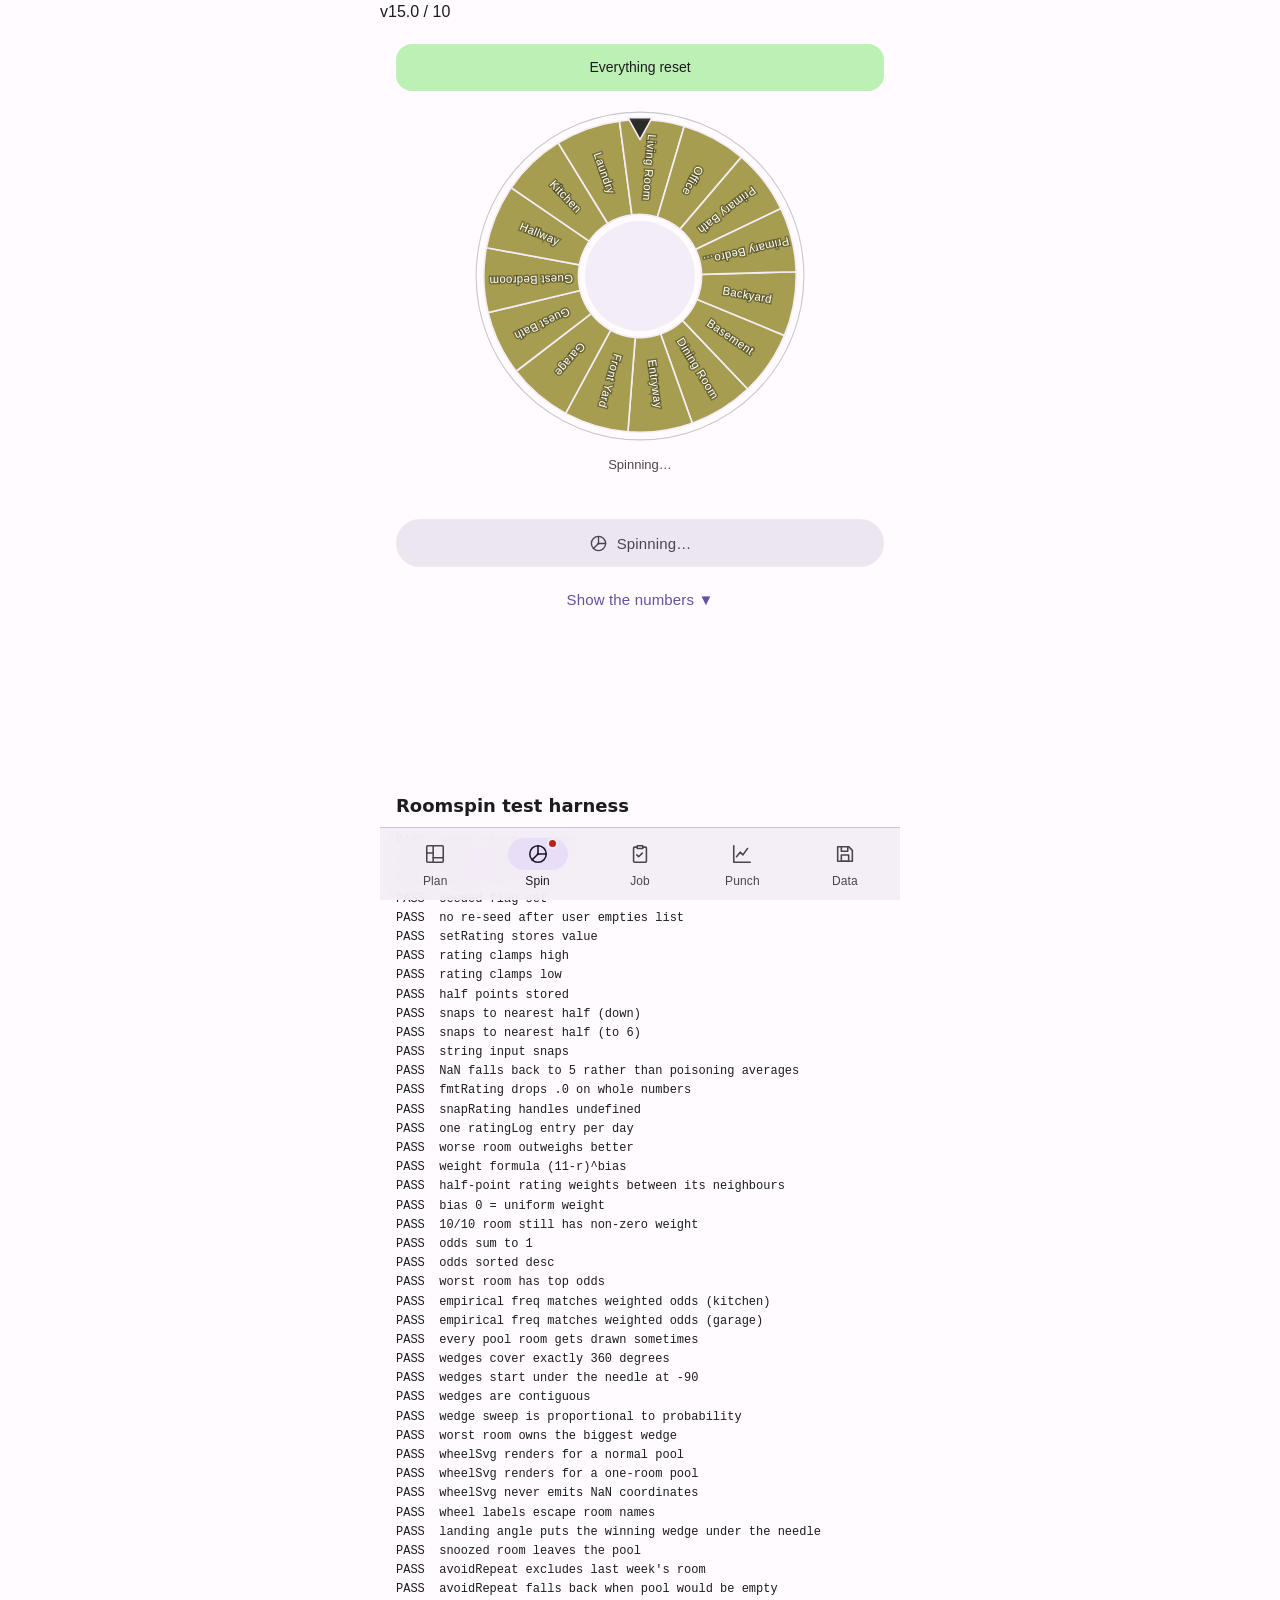
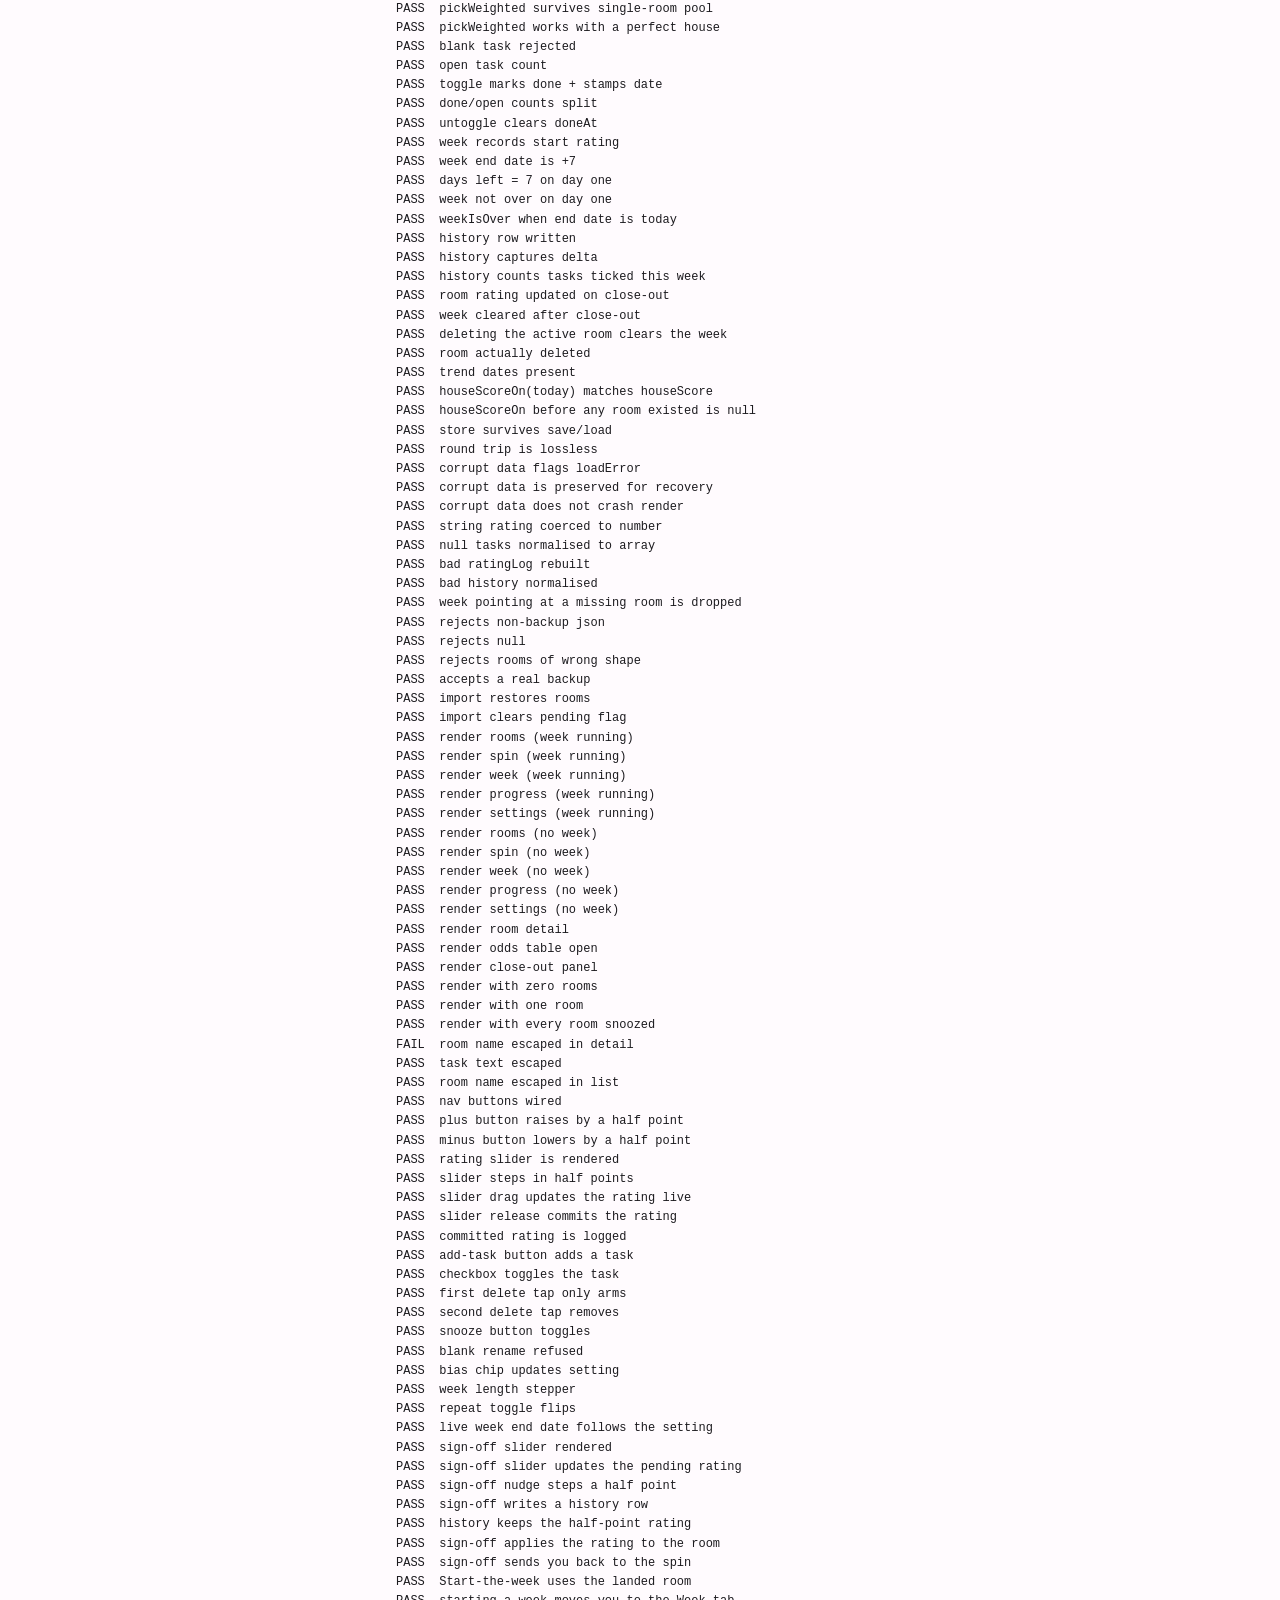
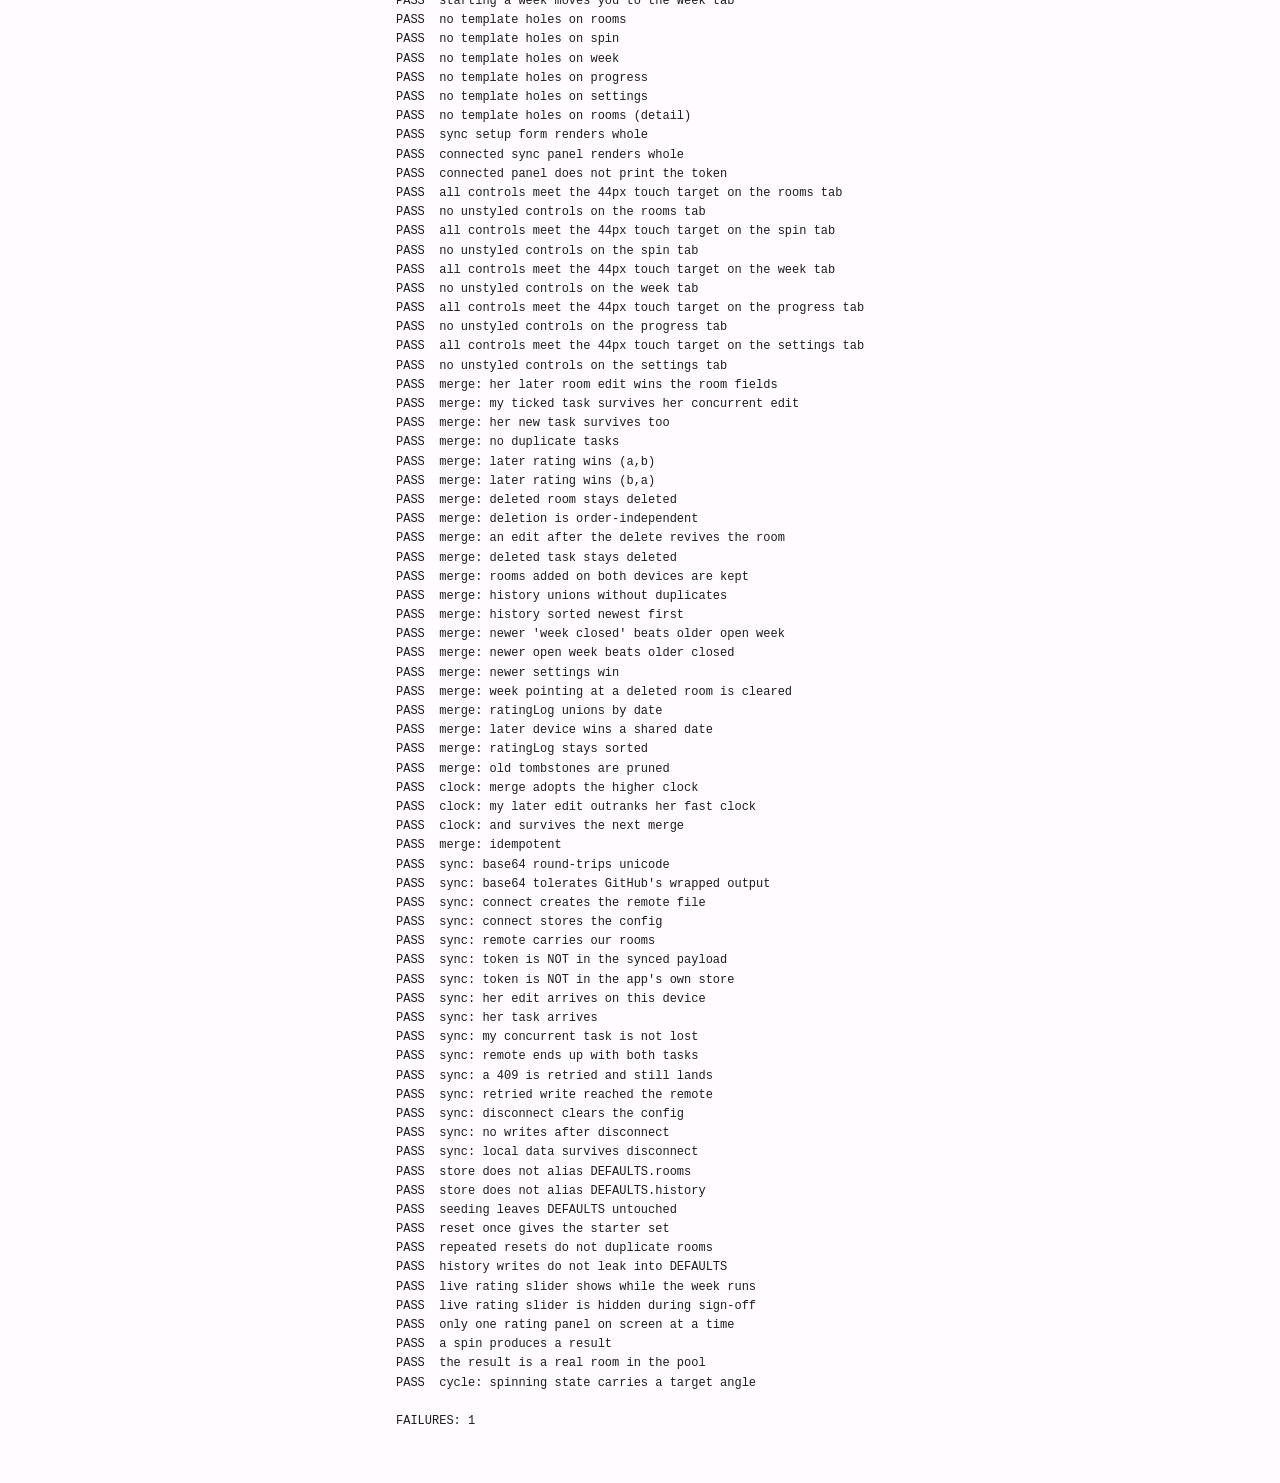
==== commit e2246bf6: "Shared house: sync through a private GitHub repo, merged per field Opt-in on the Data tab; once a de" ====
--- a/tests/harness.html
+++ b/tests/harness.html
@@ -19,9 +19,11 @@
 <script src="../js/render-progress.js"></script>
 <script src="../js/render-settings.js"></script>
 <script src="../js/io.js"></script>
+<script src="../js/sync.js"></script>
 <script src="../js/wire.js"></script>
-<script>
+<script type="module">
 const log=[]; let fails=0;
+async function main(){
 function ok(name,cond,extra){ if(cond) log.push("PASS  "+name); else { fails++; log.push("FAIL  "+name+(extra?"  :: "+extra:"")); } }
 function tryIt(name,fn){ try{ fn(); log.push("PASS  "+name); }catch(e){ fails++; log.push("FAIL  "+name+" :: "+e.message+"\n"+e.stack); } }
 
@@ -313,6 +315,29 @@
 ok("starting a week moves you to the Week tab", ui.tab==="week");
 store.week=null; resetSpin();
 
+// --- no template hole should reach the screen ---
+localStorage.clear(); load();
+{
+  const gg=store.rooms[0];
+  addTask(gg,"a task"); startWeek(gg);
+  const views=[["rooms",null],["spin",null],["week",null],["progress",null],["settings",null],["rooms",gg.id]];
+  views.forEach(([t,openId])=>{
+    ui.tab=t; ui.openRoomId=openId; ui.oddsOpen=true; render();
+    const html=$main.innerHTML;
+    const holes=["undefined","[object Object]","NaN","null%"].filter(h=>html.includes(h));
+    ok("no template holes on "+t+(openId?" (detail)":""), holes.length===0, holes.join(", "));
+  });
+  // and the sync panel in both of its states
+  ui.tab="settings"; ui.openRoomId=null; render();
+  ok("sync setup form renders whole", !$main.innerHTML.includes("undefined"));
+  saveSyncConfig({owner:"o",repo:"r",path:"p.json",token:"t",lastSync:Date.now()});
+  render();
+  ok("connected sync panel renders whole", !$main.innerHTML.includes("undefined"));
+  ok("connected panel does not print the token", !$main.innerHTML.includes(">t<") && !$main.innerHTML.includes('value="t"'));
+  clearSyncConfig();
+  store.week=null; ui.oddsOpen=false;
+}
+
 // --- every interactive control must be styled and hit a 44px touch target ---
 // Catches the whole class of "markup migrated everywhere except here" bugs: a control that
 // lost its class renders at the browser default (~20px) instead of the design system's size,
@@ -334,6 +359,221 @@
   ok("no unstyled controls on the "+t+" tab", unstyled.length===0, unstyled.join(" | "));
 });
 store.week=null; ui.openRoomId=null;
+
+
+// ============================ shared house (sync) ============================
+// The merge is a pure function, so these drive it directly with two hand-built "devices"
+// rather than going through the network.
+const T0=Date.now()-60000, T1=T0+1000, T2=T0+2000;
+function applyMergedForTest(m){ store=deepMerge(freshDefaults(), m); normalizeStore(); save(); }
+function dev(over){
+  return Object.assign({version:1, seeded:true, settings:{bias:2,weekLength:7,avoidRepeat:true},
+    settingsUpdatedAt:0, week:null, weekUpdatedAt:0, history:[],
+    graveyard:{rooms:{},tasks:{}}, rooms:[]}, over||{});
+}
+const room=(id,over)=>Object.assign({id, name:id, rating:5, tasks:[], notes:"", snoozed:false,
+  createdAt:"2026-01-01", ratingLog:[{date:"2026-01-01",rating:5}], updatedAt:T0}, over||{});
+const task=(id,over)=>Object.assign({id, text:id, done:false, doneAt:null,
+  createdAt:"2026-01-01", updatedAt:T0}, over||{});
+
+// 1. Concurrent edits to *different* fields of the same room must both survive — this is the
+//    whole reason the merge is per-field rather than last-document-wins.
+{
+  const mine =dev({rooms:[room("kitchen",{rating:4, updatedAt:T1,
+                    tasks:[task("t1",{done:true, doneAt:"2026-02-02", updatedAt:T1})]})]});
+  const hers =dev({rooms:[room("kitchen",{notes:"paint = Alabaster", updatedAt:T2,
+                    tasks:[task("t1"), task("t2",{updatedAt:T2})]})]});
+  const m=mergeStores(mine,hers);
+  const k=m.rooms.find(r=>r.id==="kitchen");
+  ok("merge: her later room edit wins the room fields", k.notes==="paint = Alabaster");
+  ok("merge: my ticked task survives her concurrent edit", k.tasks.find(t=>t.id==="t1").done===true);
+  ok("merge: her new task survives too", !!k.tasks.find(t=>t.id==="t2"));
+  ok("merge: no duplicate tasks", k.tasks.length===2, k.tasks.length);
+}
+
+// 2. Same field on both sides: later stamp wins, in both directions.
+{
+  const a=dev({rooms:[room("bath",{rating:3, updatedAt:T1})]});
+  const b=dev({rooms:[room("bath",{rating:9, updatedAt:T2})]});
+  ok("merge: later rating wins (a,b)", mergeStores(a,b).rooms[0].rating===9);
+  ok("merge: later rating wins (b,a)", mergeStores(b,a).rooms[0].rating===9);
+}
+
+// 3. Deletions stick rather than being resurrected by the other device's stale copy.
+{
+  const deleter=dev({graveyard:{rooms:{garage:T2},tasks:{}}, rooms:[]});
+  const holder =dev({rooms:[room("garage",{updatedAt:T1})]});
+  ok("merge: deleted room stays deleted", mergeStores(deleter,holder).rooms.length===0);
+  ok("merge: deletion is order-independent", mergeStores(holder,deleter).rooms.length===0);
+}
+// 4. ...unless the other device edited it *after* the delete — then the edit is the later intent.
+{
+  const deleter=dev({graveyard:{rooms:{garage:T1},tasks:{}}, rooms:[]});
+  const editor =dev({rooms:[room("garage",{rating:8, updatedAt:T2})]});
+  const m=mergeStores(deleter,editor);
+  ok("merge: an edit after the delete revives the room", m.rooms.length===1 && m.rooms[0].rating===8);
+}
+// 5. Task tombstones behave the same way.
+{
+  const a=dev({rooms:[room("k",{tasks:[]})], graveyard:{rooms:{},tasks:{t9:T2}}});
+  const b=dev({rooms:[room("k",{tasks:[task("t9",{updatedAt:T1})]})]});
+  ok("merge: deleted task stays deleted", mergeStores(a,b).rooms[0].tasks.length===0);
+}
+// 6. Rooms added independently on each device are unioned.
+{
+  const a=dev({rooms:[room("a1")]}), b=dev({rooms:[room("b1")]});
+  const ids=mergeStores(a,b).rooms.map(r=>r.id).sort();
+  ok("merge: rooms added on both devices are kept", ids.join()==="a1,b1", ids.join());
+}
+// 7. History is append-only and must not duplicate.
+{
+  const h=x=>({id:x, roomId:"r", roomName:"R", startDate:"2026-01-01", endDate:"2026-01-0"+x,
+               startRating:2, endRating:4, tasksDone:1, tasksTotal:2});
+  const a=dev({history:[h(1),h(2)]}), b=dev({history:[h(2),h(3)]});
+  const m=mergeStores(a,b);
+  ok("merge: history unions without duplicates", m.history.length===3, m.history.length);
+  ok("merge: history sorted newest first", m.history[0].id===3, m.history[0].id);
+}
+// 8. Week and settings resolve by their own stamps.
+{
+  const wk={id:"w",roomId:"kitchen",startDate:"2026-02-01",endDate:"2026-02-08",startRating:3};
+  const a=dev({rooms:[room("kitchen")], week:null, weekUpdatedAt:T2});
+  const b=dev({rooms:[room("kitchen")], week:wk,  weekUpdatedAt:T1});
+  ok("merge: newer 'week closed' beats older open week", mergeStores(a,b).week===null);
+  const c=dev({rooms:[room("kitchen")], week:wk, weekUpdatedAt:T2});
+  const d=dev({rooms:[room("kitchen")], week:null, weekUpdatedAt:T1});
+  ok("merge: newer open week beats older closed", mergeStores(c,d).week!==null);
+  const e=dev({settings:{bias:3,weekLength:14,avoidRepeat:false}, settingsUpdatedAt:T2});
+  const f=dev({settings:{bias:0,weekLength:7,avoidRepeat:true}, settingsUpdatedAt:T1});
+  ok("merge: newer settings win", mergeStores(e,f).settings.bias===3);
+}
+// 9. A week whose room the other device deleted must not strand the Job tab.
+{
+  const a=dev({rooms:[], graveyard:{rooms:{gone:T2},tasks:{}}, weekUpdatedAt:T1,
+               week:{id:"w",roomId:"gone",startDate:"2026-02-01",endDate:"2026-02-08",startRating:3}});
+  const b=dev({rooms:[room("gone",{updatedAt:T1})], weekUpdatedAt:T1});
+  ok("merge: week pointing at a deleted room is cleared", mergeStores(a,b).week===null);
+}
+// 10. ratingLog is one entry per date, later device wins a shared date.
+{
+  const a=dev({rooms:[room("k",{updatedAt:T2, ratingLog:[{date:"2026-01-01",rating:5},{date:"2026-02-01",rating:8}]})]});
+  const b=dev({rooms:[room("k",{updatedAt:T1, ratingLog:[{date:"2026-02-01",rating:2},{date:"2026-03-01",rating:6}]})]});
+  const log=mergeStores(a,b).rooms[0].ratingLog;
+  ok("merge: ratingLog unions by date", log.length===3, log.length);
+  ok("merge: later device wins a shared date", log.find(e=>e.date==="2026-02-01").rating===8);
+  ok("merge: ratingLog stays sorted", log.map(e=>e.date).join()==="2026-01-01,2026-02-01,2026-03-01");
+}
+// 11. Ancient tombstones are pruned so the shared file can't grow forever.
+{
+  const old=Date.now()-200*24*3600*1000;
+  const a=dev({graveyard:{rooms:{ancient:old, recent:Date.now()},tasks:{}}});
+  const g=mergeStores(a,dev()).graveyard.rooms;
+  ok("merge: old tombstones are pruned", !("ancient" in g) && ("recent" in g));
+}
+// 12b. Clock skew: an edit made after seeing the other device's future-dated change must win.
+{
+  const future=Date.now()+10*60*1000;      // her phone runs ten minutes fast
+  localStorage.clear(); load();
+  const r0=store.rooms[0];
+  const hers=dev({clock:future, rooms:[{...r0, rating:9, updatedAt:future, tasks:[]}]});
+  applyMergedForTest(mergeStores(stripRuntime(store), hers));
+  ok("clock: merge adopts the higher clock", store.clock>=future, store.clock);
+  setRating(roomById(r0.id), 2);           // my genuinely-later edit, on a correct clock
+  ok("clock: my later edit outranks her fast clock", roomById(r0.id).updatedAt>future);
+  const back=mergeStores(stripRuntime(store), hers);
+  ok("clock: and survives the next merge", back.rooms.find(x=>x.id===r0.id).rating===2,
+     back.rooms.find(x=>x.id===r0.id).rating);
+}
+
+// 12. Merging is idempotent — re-syncing unchanged data must not churn the file.
+{
+  const a=dev({rooms:[room("k",{tasks:[task("t1")]})], history:[]});
+  const b=dev({rooms:[room("k",{tasks:[task("t1")]})]});
+  const once=mergeStores(a,b), twice=mergeStores(once,b);
+  ok("merge: idempotent", JSON.stringify(once)===JSON.stringify(twice));
+}
+// 13. base64 must survive the free text people actually type.
+{
+  const weird='Kid’s room — café 🏠 "quotes" & <tags>';
+  ok("sync: base64 round-trips unicode", b64decode(b64encode(weird))===weird);
+  ok("sync: base64 tolerates GitHub's wrapped output",
+     b64decode(b64encode(weird).replace(/(.{4})/g,"$1\n"))===weird);
+}
+
+// ---- the full cycle, against a stubbed GitHub ----
+{
+  const realFetch=window.fetch;
+  let remoteFile=null, remoteSha=null, puts=0, failNextPut=false;
+  window.fetch=async(url,opts)=>{
+    const u=String(url);
+    if(!/api\.github\.com/.test(u)) return realFetch(url,opts);
+    if(!opts || !opts.method || opts.method==="GET"){
+      if(remoteFile===null) return {ok:false, status:404, json:async()=>({message:"Not Found"})};
+      return {ok:true, status:200, json:async()=>({content:b64encode(JSON.stringify(remoteFile)), sha:remoteSha})};
+    }
+    if(opts.method==="PUT"){
+      puts++;
+      const body=JSON.parse(opts.body);
+      if(failNextPut){ failNextPut=false; return {ok:false, status:409, json:async()=>({message:"conflict"})}; }
+      if(remoteSha && body.sha!==remoteSha) return {ok:false, status:409, json:async()=>({message:"stale sha"})};
+      remoteFile=JSON.parse(b64decode(body.content));
+      remoteSha="sha"+puts;
+      return {ok:true, status:200, json:async()=>({content:{sha:remoteSha}})};
+    }
+    return {ok:false, status:500, json:async()=>({message:"unexpected"})};
+  };
+  const cfg={owner:"someone", repo:"roomspin-sync", path:"roomspin.json", token:"tok"};
+  await (async()=>{
+    localStorage.clear(); load();
+    const k=store.rooms.find(r=>r.name==="Kitchen");
+    setRating(k,3);
+    await connectSync(cfg);
+    ok("sync: connect creates the remote file", remoteFile!==null);
+    ok("sync: connect stores the config", isSynced()===true);
+    ok("sync: remote carries our rooms", remoteFile.rooms.length===store.rooms.length);
+    ok("sync: token is NOT in the synced payload", !JSON.stringify(remoteFile).includes("tok"));
+    ok("sync: token is NOT in the app's own store", !JSON.stringify(store).includes("tok"));
+
+    // Her phone edits the shared file directly while this device is idle.
+    const kid=k.id;
+    remoteFile.rooms=remoteFile.rooms.map(r=> r.id===kid
+      ? {...r, notes:"she added this", updatedAt:Date.now()+5000,
+         tasks:[{id:"hers", text:"call the plumber", done:false, doneAt:null,
+                 createdAt:todayStr(), updatedAt:Date.now()+5000}]}
+      : r);
+    // Meanwhile this device ticks something of its own.
+    addTask(roomById(kid),"my own task");
+    const mineId=roomById(kid).tasks.find(t=>t.text==="my own task").id;
+
+    await syncNow({quiet:true});
+    const merged=roomById(kid);
+    ok("sync: her edit arrives on this device", merged.notes==="she added this");
+    ok("sync: her task arrives", !!merged.tasks.find(t=>t.id==="hers"));
+    ok("sync: my concurrent task is not lost", !!merged.tasks.find(t=>t.id===mineId));
+    ok("sync: remote ends up with both tasks",
+       remoteFile.rooms.find(r=>r.id===kid).tasks.length===2,
+       remoteFile.rooms.find(r=>r.id===kid).tasks.length);
+
+    // A stale-sha collision should be retried, not surfaced as an error.
+    failNextPut=true;
+    setRating(roomById(kid),7);
+    await syncNow({quiet:true});
+    ok("sync: a 409 is retried and still lands", sync.status==="ok", sync.status+" / "+sync.detail);
+    ok("sync: retried write reached the remote", remoteFile.rooms.find(r=>r.id===kid).rating===7,
+       "remote="+remoteFile.rooms.find(r=>r.id===kid).rating+" local="+roomById(kid).rating+" puts="+puts);
+
+    // Disconnecting must leave the local copy intact and stop touching the network.
+    const before=puts;
+    disconnectSync();
+    ok("sync: disconnect clears the config", isSynced()===false);
+    setRating(roomById(kid),4);
+    await new Promise(r=>setTimeout(r,50));
+    ok("sync: no writes after disconnect", puts===before, puts+" vs "+before);
+    ok("sync: local data survives disconnect", roomById(kid).rating===4);
+  })();
+  window.fetch=realFetch;
+  localStorage.removeItem(SYNC_KEY);
+}
 
 // --- DEFAULTS must never be handed out by reference (regression: reset produced 30 rooms) ---
 localStorage.clear(); load();
@@ -387,6 +627,8 @@
 }
 resetSpin();
 
+}
+await main();
 document.getElementById("out").textContent = log.join("\n")+"\n\n"+(fails?("FAILURES: "+fails):"ALL "+log.length+" CHECKS PASSED");
 document.title = fails? ("FAIL:"+fails) : "OK";
 </script></body></html>
--- a/styles.css
+++ b/styles.css
@@ -29,6 +29,13 @@
   --error-container:#F9DEDC;    --on-error-container:#410E0B;
   --success:#3B6939;            --success-container:#BCF0B4;
 
+  /* --- rating ramp 0-10: muted rose-red (needs work) → teal-green (done). Kept inside the
+         purple scheme's temperature so the wheel reads as part of the app, not a pasted-in
+         traffic-light palette. --- */
+  --rate-0:#9E3049;  --rate-1:#A8443F;  --rate-2:#AE5A38;  --rate-3:#AE7033;
+  --rate-4:#A78432;  --rate-5:#9A9138;  --rate-6:#849642;  --rate-7:#6C9750;
+  --rate-8:#52955F;  --rate-9:#3B9070;  --rate-10:#2E8A80;
+
   /* --- state-layer strengths (MD3 overlays opacity, it does not shift hue) --- */
   --sl-hover:.08; --sl-focus:.10; --sl-press:.12;
 
@@ -68,6 +75,12 @@
     --error:#F2B8B5;              --on-error:#601410;
     --error-container:#8C1D18;    --on-error-container:#F9DEDC;
     --success:#A1D399;            --success-container:#20512A;
+
+    /* Lifted well up the tone scale for the dark surface — the light-mode ramp goes muddy
+       against #141218 and white wheel labels stop reading. */
+    --rate-0:#E58AA0;  --rate-1:#EA9A8E;  --rate-2:#ECA982;  --rate-3:#E9B87D;
+    --rate-4:#E0C47E;  --rate-5:#D2CE86;  --rate-6:#BCD292;  --rate-7:#A3D3A0;
+    --rate-8:#8AD1AE;  --rate-9:#75CCBD;  --rate-10:#6BC6C9;
 
     --sl-hover:.10; --sl-focus:.12; --sl-press:.16;
     --e1:0 1px 3px rgba(0,0,0,.40);
@@ -359,17 +372,21 @@
   background:var(--land,var(--primary)); opacity:0;
   transition:opacity var(--d-slow) var(--ease); pointer-events:none;}
 .wheelbox.landed::before{opacity:.30;}
-/* On the dark surface the same glow reads as a muddy wash behind the whole wheel rather than
-   a highlight behind one wedge, so it comes down to a hint. */
+.wheel path{fill-opacity:.88; stroke:var(--surface-container); stroke-width:1.5;
+  transition:fill-opacity var(--d-slow) var(--ease);}
+.wheel path.won{fill-opacity:1; stroke-width:2.5;}
+.wheel path.dim{fill-opacity:.32;}
+.wlabel{font-size:10.5px; font-weight:500; fill:#fff; letter-spacing:.2px;
+  paint-order:stroke; stroke:rgba(0,0,0,.32); stroke-width:2.6px;}
+.cdot{stroke:var(--surface-container); stroke-width:1.5;}
+/* On the dark surface the landed glow reads as a muddy wash behind the whole wheel rather
+   than a highlight behind one wedge, so it comes down to a hint; and the pastel dark-mode
+   wedges need dark ink on a light halo instead of the reverse. */
 @media (prefers-color-scheme: dark){
   .wheelbox.landed::before{opacity:.16;}
   .wheel path.dim{fill-opacity:.42;}
+  .wlabel{fill:#171320; stroke:rgba(255,255,255,.5); stroke-width:2.8px;}
 }
-.wheel path{fill-opacity:.82; transition:fill-opacity var(--d-slow) var(--ease);}
-.wheel path.won{fill-opacity:1;}
-.wheel path.dim{fill-opacity:.3;}
-.wlabel{font-size:10.5px; font-weight:500; fill:#fff; letter-spacing:.2px;
-  paint-order:stroke; stroke:rgba(0,0,0,.32); stroke-width:2.6px;}
 .whub{fill:var(--surface-container); stroke:none;}
 .wring{fill:none; stroke:var(--outline-variant); stroke-width:1;}
 .wneedle{fill:var(--on-surface); stroke:var(--surface); stroke-width:2; stroke-linejoin:round;}
@@ -472,6 +489,33 @@
 .toggle.on .knob{background:var(--primary); border-color:var(--primary);}
 .toggle.on .knob::after{width:24px; height:24px; margin-top:-12px;
   transform:translateX(16px); background:var(--on-primary);}
+
+/* ---------- shared house (sync) ---------- */
+.synform{display:flex; flex-direction:column; gap:10px; margin-bottom:14px;}
+.synform .field{flex:none;}
+.synform .field input{height:52px;}
+.synccard{padding:16px 18px;}
+.syncrow{display:flex; align-items:center; gap:12px;}
+.syncmain{flex:1; min-width:0;}
+.syncmain strong{display:block; font-size:15px; font-weight:500;
+  overflow:hidden; text-overflow:ellipsis; white-space:nowrap;}
+.syncmain em{display:block; font-style:normal; font-size:12px; color:var(--on-surface-variant);
+  margin-top:3px; overflow:hidden; text-overflow:ellipsis; white-space:nowrap;}
+.syncdot{width:10px; height:10px; border-radius:var(--r-full); flex-shrink:0;
+  background:var(--outline); transition:background var(--d-std) var(--ease);}
+.synccard.ok .syncdot{background:var(--success);}
+.synccard.error .syncdot{background:var(--error);}
+.synccard.syncing .syncdot, .synccard.pending .syncdot{background:var(--primary); animation:pulse 1.2s var(--ease) infinite;}
+.synccard.offline .syncdot{background:var(--outline);}
+@keyframes pulse{0%,100%{opacity:1;} 50%{opacity:.28;}}
+.note.bad{color:var(--error);}
+
+/* Header indicator — present only on a device that has been connected. */
+.syncstat{width:8px; height:8px; border-radius:var(--r-full); flex-shrink:0;
+  background:var(--outline);}
+.syncstat.ok{background:var(--success);}
+.syncstat.error{background:var(--error);}
+.syncstat.syncing, .syncstat.pending{background:var(--primary); animation:pulse 1.2s var(--ease) infinite;}
 
 /* ---------- empty state ---------- */
 .empty{padding:64px 24px 40px; text-align:center; color:var(--on-surface-variant);}
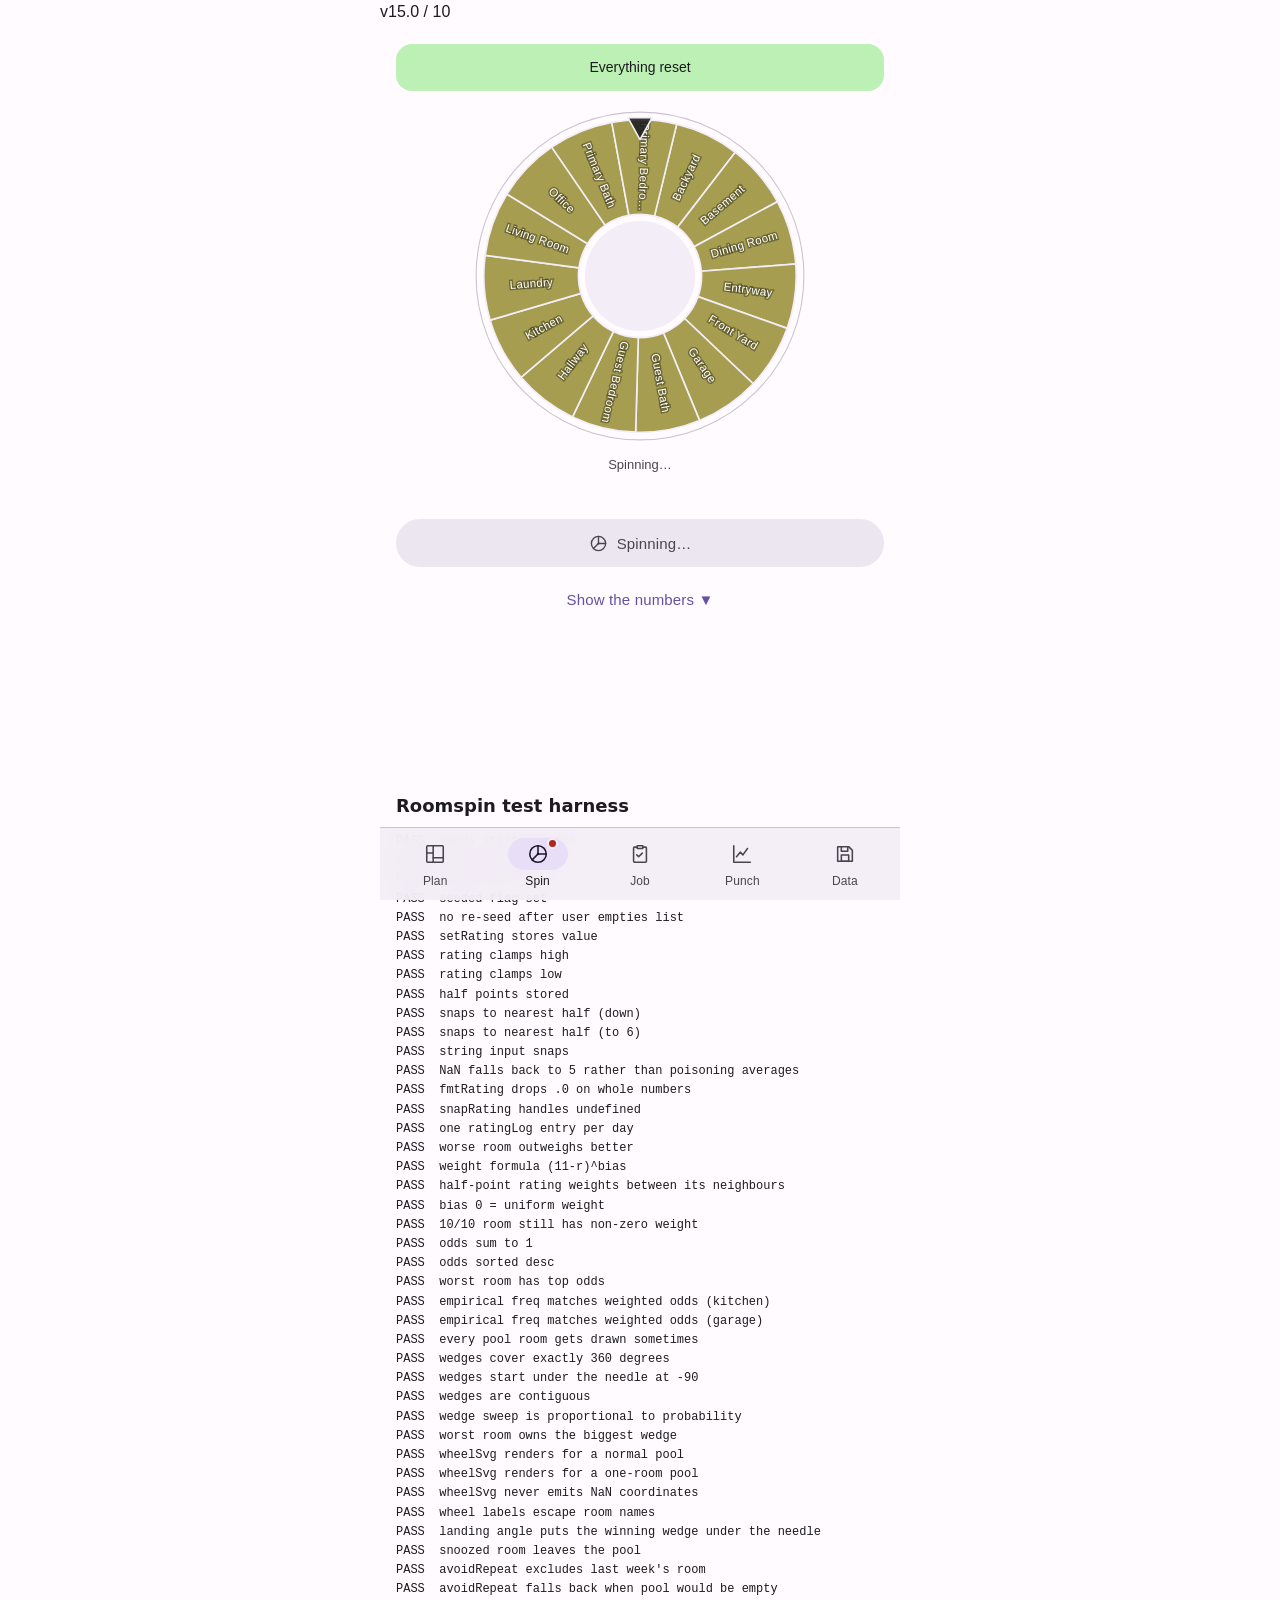
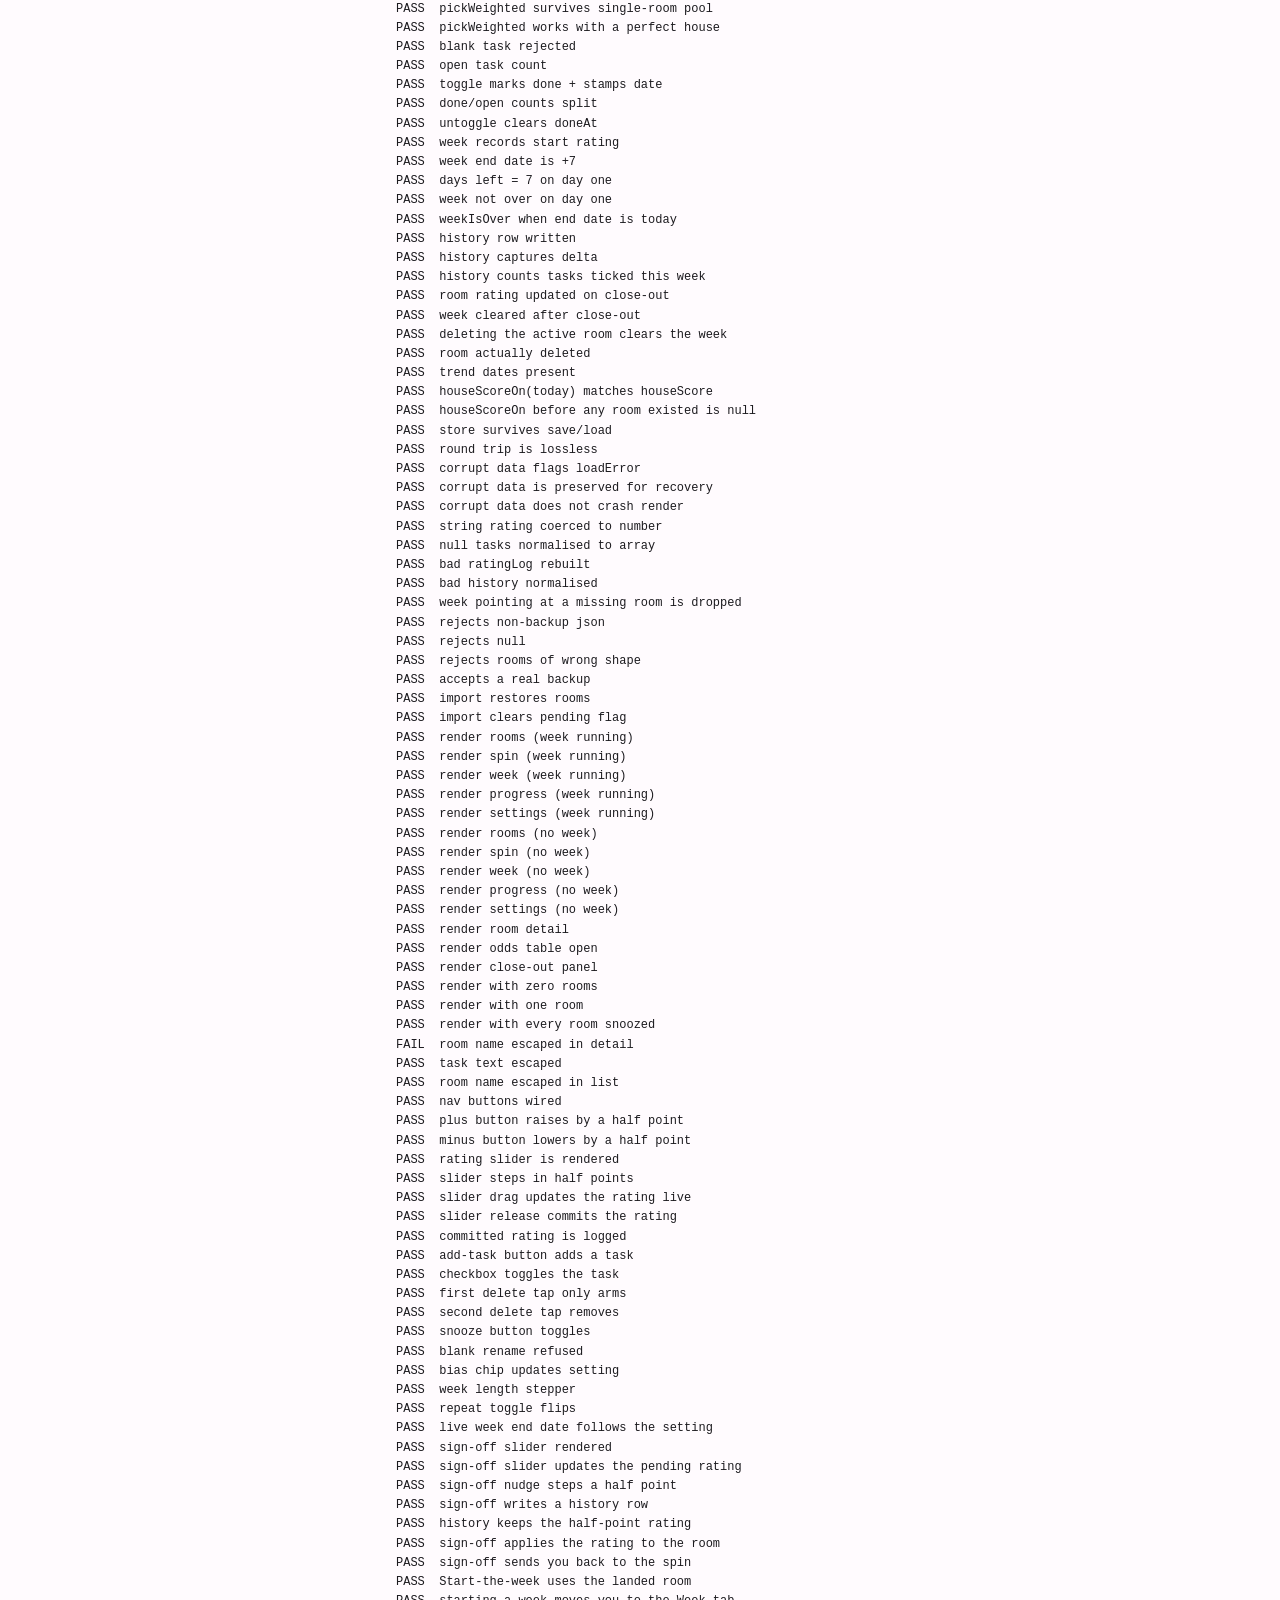
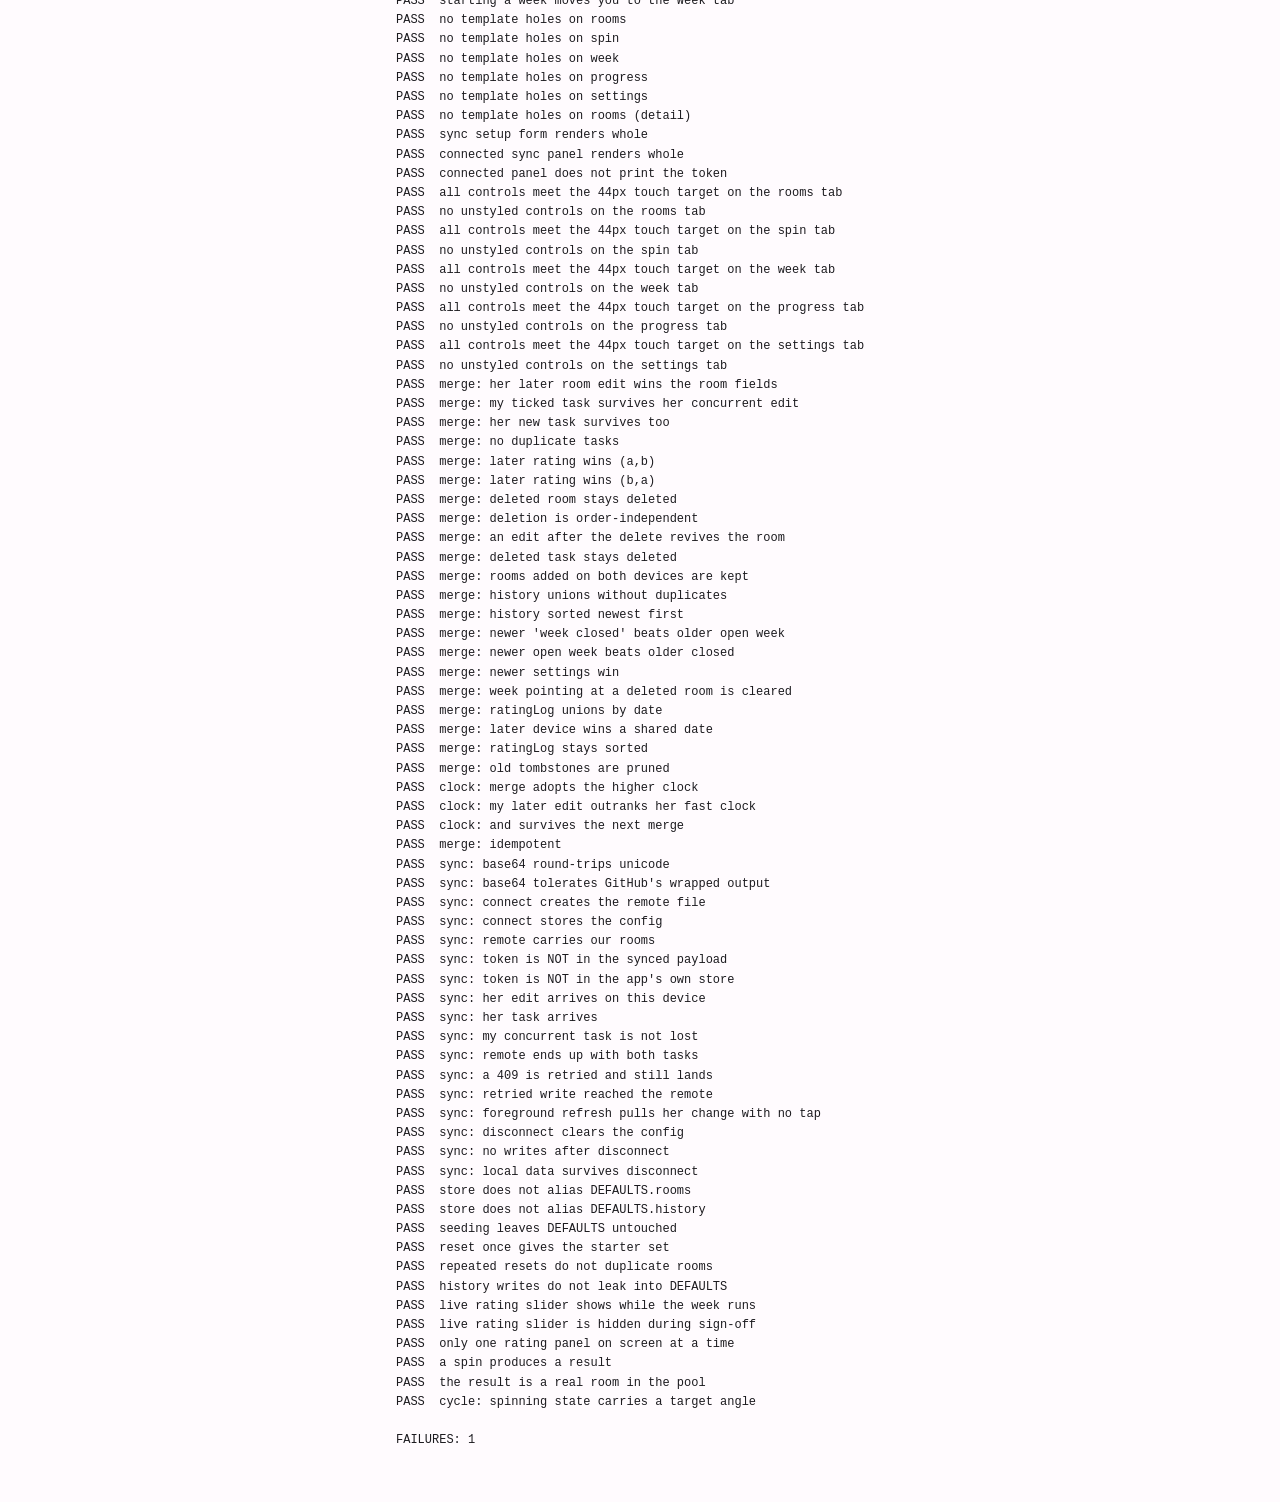
==== commit 9e70976a: "Sync on foreground resume Resuming an installed PWA from the app switcher does not reload the page, " ====
--- a/tests/harness.html
+++ b/tests/harness.html
@@ -562,6 +562,22 @@
     ok("sync: retried write reached the remote", remoteFile.rooms.find(r=>r.id===kid).rating===7,
        "remote="+remoteFile.rooms.find(r=>r.id===kid).rating+" local="+roomById(kid).rating+" puts="+puts);
 
+    // Returning to the foreground must pull her changes without anyone tapping anything —
+    // resuming an installed PWA does not reload the page, so this is the only trigger that
+    // fires in that case.
+    {
+      const kid2=kid;
+      remoteFile.rooms=remoteFile.rooms.map(r=> r.id===kid2
+        ? {...r, notes:"edited while my app sat open", updatedAt:(remoteFile.clock||Date.now())+9000}
+        : r);
+      remoteFile.clock=(remoteFile.clock||Date.now())+9000;
+      const cfgNow=syncConfig(); cfgNow.lastSync=Date.now()-60000; saveSyncConfig(cfgNow);
+      document.dispatchEvent(new Event("visibilitychange"));
+      await new Promise(r=>setTimeout(r,120));
+      ok("sync: foreground refresh pulls her change with no tap",
+         roomById(kid2).notes==="edited while my app sat open", roomById(kid2).notes);
+    }
+
     // Disconnecting must leave the local copy intact and stop touching the network.
     const before=puts;
     disconnectSync();
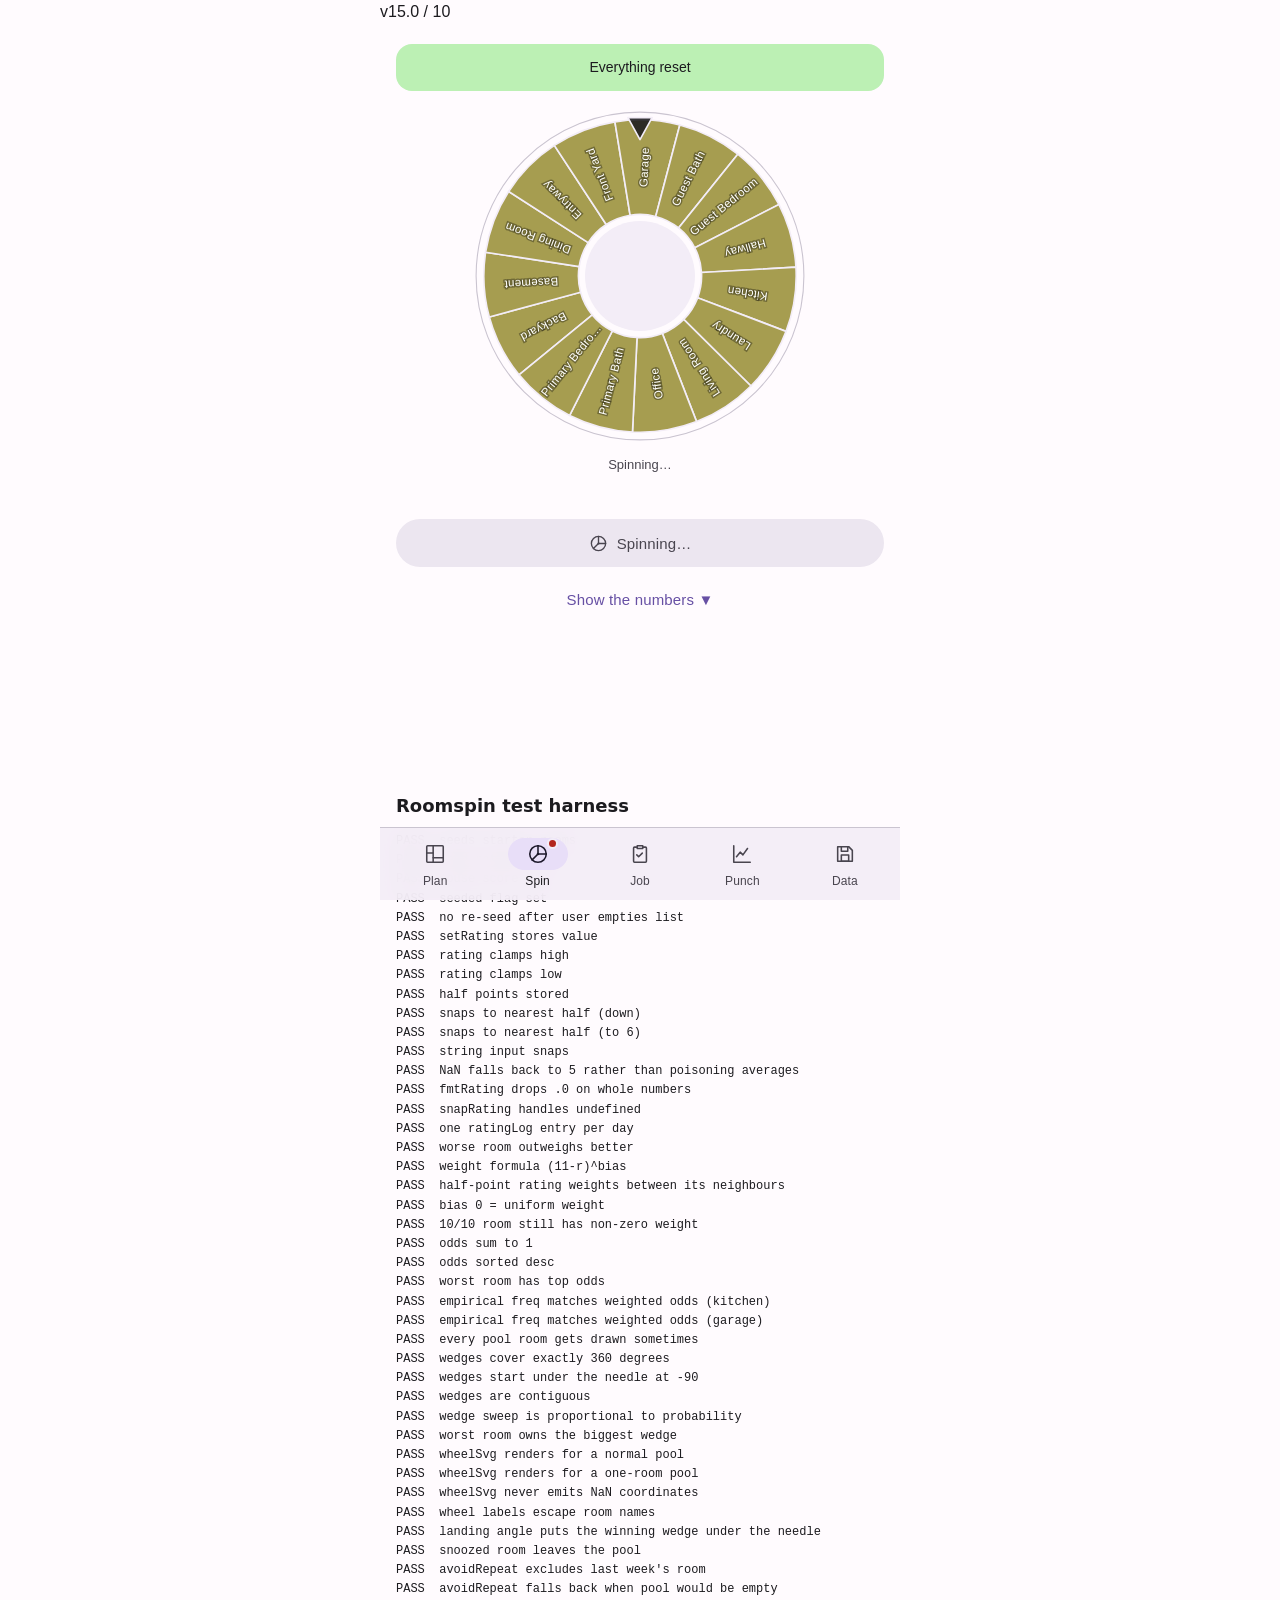
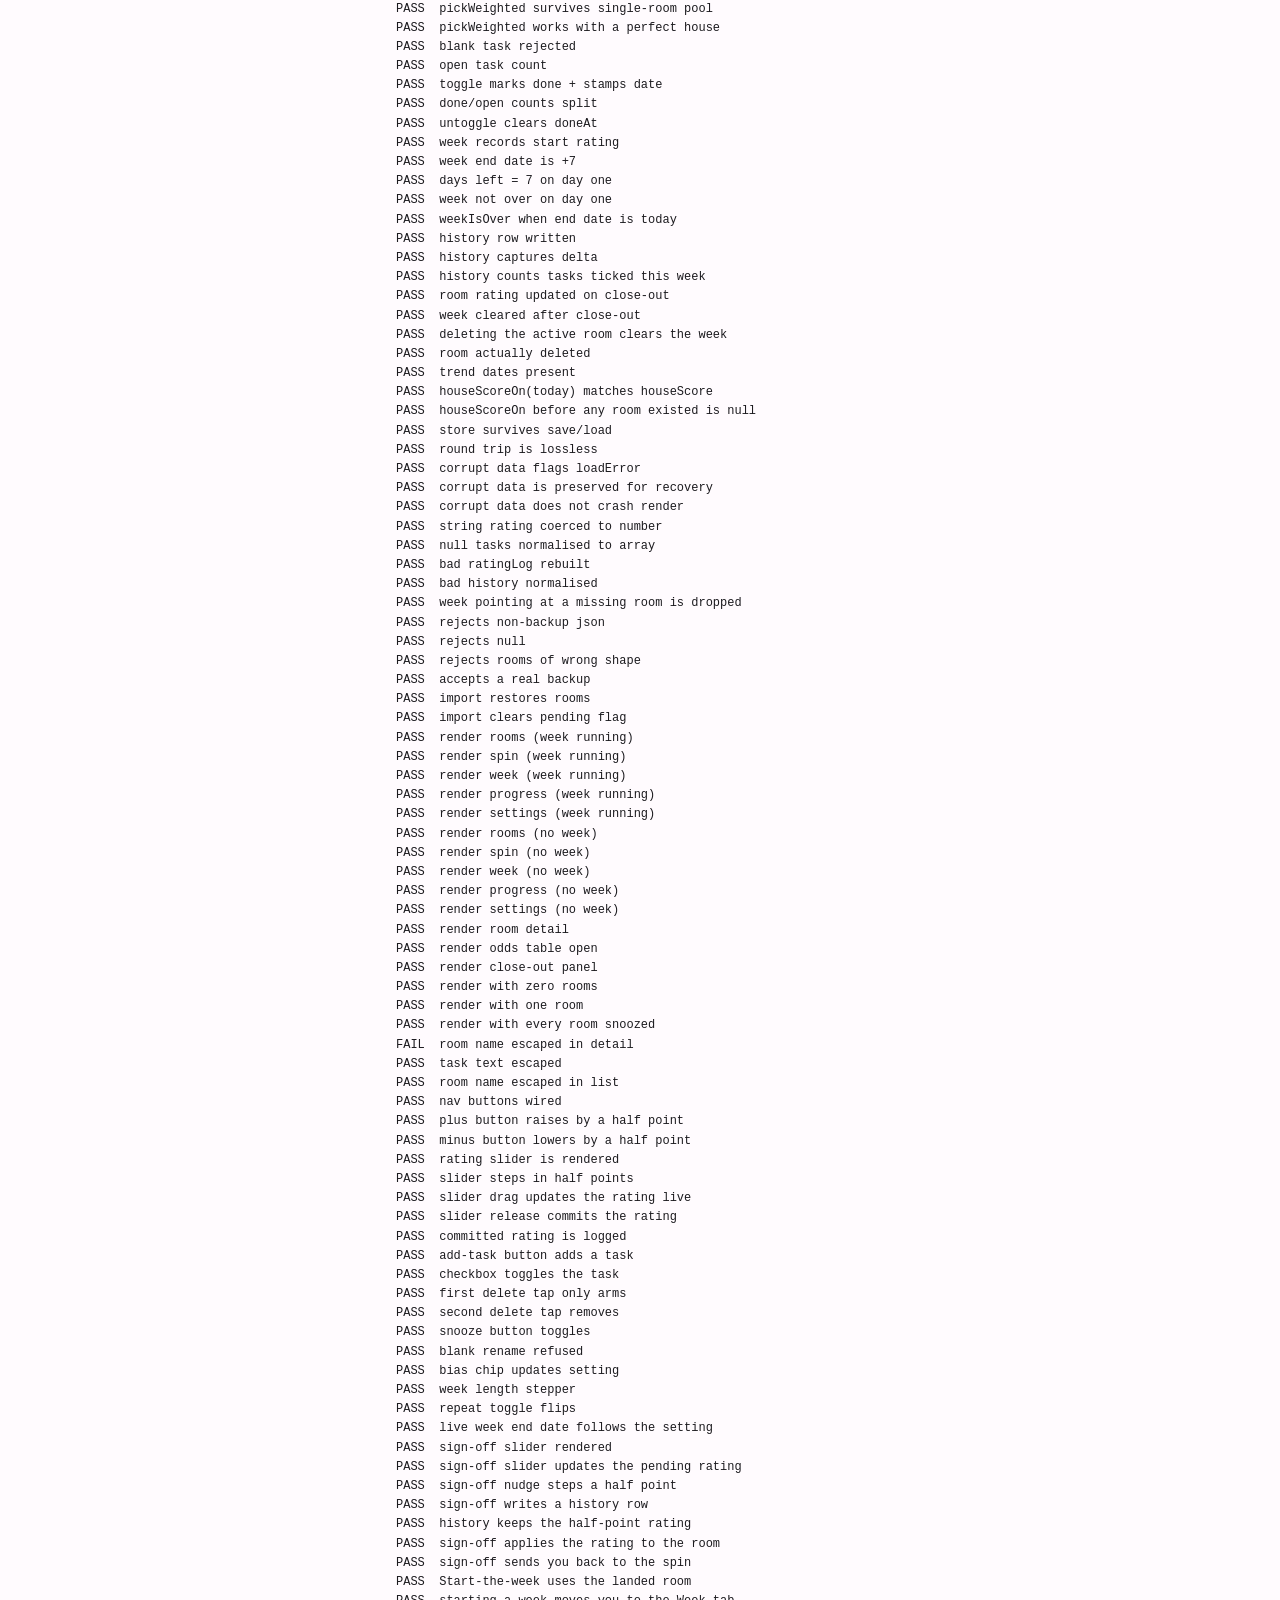
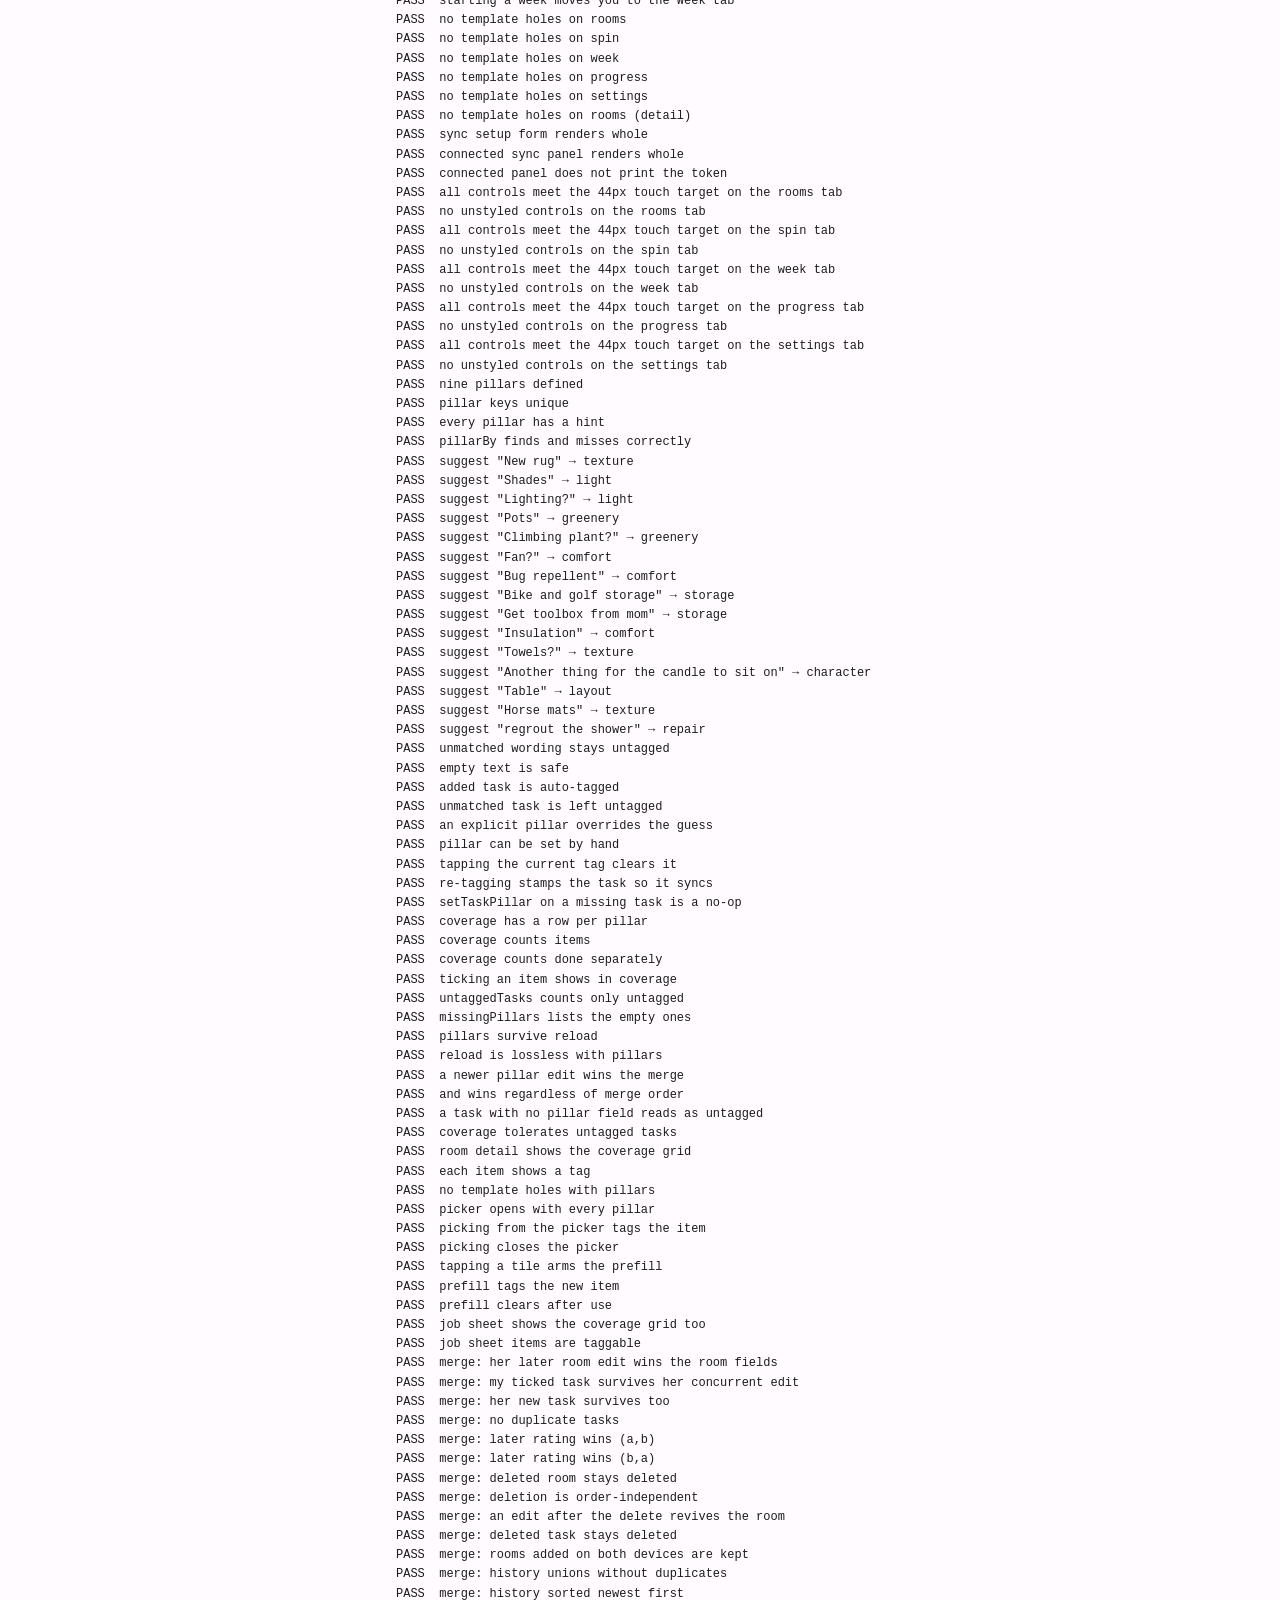
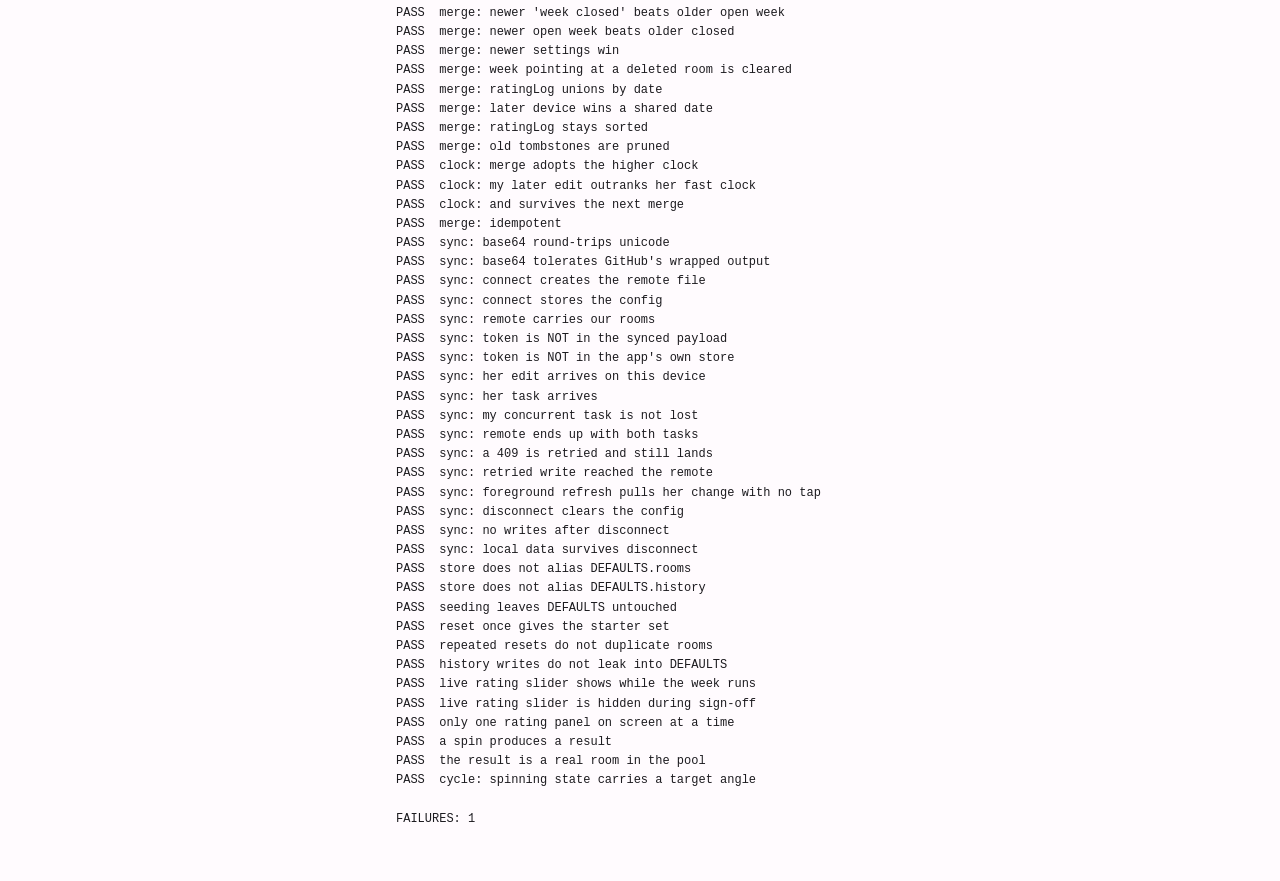
==== commit 52838a23: "Group punch-list items by design pillar, and show what a room is missing Nine pillars — light, color" ====
--- a/tests/harness.html
+++ b/tests/harness.html
@@ -347,9 +347,16 @@
 addTask(g,"a task"); startWeek(g);
 ["rooms","spin","week","progress","settings"].forEach(t=>{
   ui.tab=t; ui.openRoomId = t==="rooms" ? g.id : null; render();
+  // A control passes if its own box is 44px tall, or if it expands its touch target with an
+  // ::after overlay (the Material pattern for chips, which are 32px by spec).
+  const effectiveHeight=el=>{
+    const own=el.getBoundingClientRect().height;
+    const after=parseFloat(getComputedStyle(el,"::after").height)||0;
+    return Math.max(own, after);
+  };
   const small=[...$main.querySelectorAll("button, input:not([type=range]), textarea")]
     .filter(el=>el.offsetParent!==null)
-    .map(el=>({el, h:el.getBoundingClientRect().height}))
+    .map(el=>({el, h:effectiveHeight(el)}))
     .filter(x=>x.h < 44)
     .map(x=>x.el.tagName.toLowerCase()+"#"+(x.el.id||"-")+"."+(x.el.className||"none")+" h="+x.h.toFixed(0));
   ok("all controls meet the 44px touch target on the "+t+" tab", small.length===0, small.join(" | "));
@@ -360,6 +367,103 @@
 });
 store.week=null; ui.openRoomId=null;
 
+
+
+// ============================ design pillars ============================
+localStorage.clear(); load();
+{
+  ok("nine pillars defined", PILLARS.length===9, PILLARS.length);
+  ok("pillar keys unique", new Set(PILLARS.map(p=>p.key)).size===PILLARS.length);
+  ok("every pillar has a hint", PILLARS.every(p=>p.hint && p.hint.length>10));
+  ok("pillarBy finds and misses correctly", pillarBy("light").label==="Light" && pillarBy("nope")===null);
+
+  // The suggester runs on real wording from the actual list.
+  const cases=[["New rug","texture"],["Shades","light"],["Lighting?","light"],["Pots","greenery"],
+    ["Climbing plant?","greenery"],["Fan?","comfort"],["Bug repellent","comfort"],
+    ["Bike and golf storage","storage"],["Get toolbox from mom","storage"],["Insulation","comfort"],
+    ["Towels?","texture"],["Another thing for the candle to sit on","character"],
+    ["Table","layout"],["Horse mats","texture"],["regrout the shower","repair"]];
+  cases.forEach(([text,want])=>{
+    ok(`suggest "${text}" → ${want}`, suggestPillar(text)===want, suggestPillar(text));
+  });
+  ok("unmatched wording stays untagged", suggestPillar("Hose thing")===null, suggestPillar("Hose thing"));
+  ok("empty text is safe", suggestPillar("")===null && suggestPillar(null)===null);
+
+  const r=store.rooms[0];
+  addTask(r,"Add a floor lamp");
+  ok("added task is auto-tagged", r.tasks[0].pillar==="light", r.tasks[0].pillar);
+  addTask(r,"Hose thing");
+  ok("unmatched task is left untagged", r.tasks[1].pillar===null);
+  addTask(r,"Add a floor lamp","storage");
+  ok("an explicit pillar overrides the guess", r.tasks[2].pillar==="storage");
+
+  setTaskPillar(r, r.tasks[1].id, "comfort");
+  ok("pillar can be set by hand", r.tasks[1].pillar==="comfort");
+  setTaskPillar(r, r.tasks[1].id, "comfort");
+  ok("tapping the current tag clears it", r.tasks[1].pillar===null);
+  const beforeStamp=r.tasks[1].updatedAt;
+  setTaskPillar(r, r.tasks[1].id, "layout");
+  ok("re-tagging stamps the task so it syncs", r.tasks[1].updatedAt>=beforeStamp);
+  ok("setTaskPillar on a missing task is a no-op", (setTaskPillar(r,"nope","light"), true));
+
+  const cov=pillarCoverage(r);
+  ok("coverage has a row per pillar", cov.length===PILLARS.length);
+  ok("coverage counts items", cov.find(c=>c.pillar.key==="light").total===1, JSON.stringify(cov.find(c=>c.pillar.key==="light")));
+  ok("coverage counts done separately", cov.find(c=>c.pillar.key==="light").done===0);
+  toggleTask(r, r.tasks[0].id);
+  ok("ticking an item shows in coverage", pillarCoverage(r).find(c=>c.pillar.key==="light").done===1);
+  ok("untaggedTasks counts only untagged", untaggedTasks(r)===0, untaggedTasks(r));
+  ok("missingPillars lists the empty ones",
+     missingPillars(r).length===PILLARS.length-3, missingPillars(r).map(p=>p.key).join());
+
+  // Tagging must survive a save/load round trip and a sync merge.
+  save(); const snap=JSON.stringify(store); store=null; load();
+  ok("pillars survive reload", roomById(r.id).tasks[0].pillar==="light");
+  ok("reload is lossless with pillars", JSON.stringify(store)===snap);
+  // Look the task up by id: mergeTasks sorts its output, so positional indexing would compare
+  // whichever task happened to sort first rather than the one that was edited.
+  const other=JSON.parse(snap);
+  const roomId=store.rooms[0].id, taskId=store.rooms[0].tasks[0].id;
+  const oRoom=other.rooms.find(x=>x.id===roomId);
+  oRoom.tasks=oRoom.tasks.map(t=> t.id===taskId ? {...t, pillar:"color", updatedAt:store.clock+5000} : t);
+  const merged=mergeStores(store, other);
+  const mTask=merged.rooms.find(x=>x.id===roomId).tasks.find(t=>t.id===taskId);
+  ok("a newer pillar edit wins the merge", mTask.pillar==="color", mTask.pillar);
+  const back=mergeStores(other, store).rooms.find(x=>x.id===roomId).tasks.find(t=>t.id===taskId);
+  ok("and wins regardless of merge order", back.pillar==="color", back.pillar);
+
+  // Legacy tasks written before pillars existed must not break anything.
+  const legacy=roomById(store.rooms[1].id);
+  legacy.tasks.push({id:"old1", text:"pre-pillar item", done:false, doneAt:null, createdAt:"2026-01-01", updatedAt:0});
+  ok("a task with no pillar field reads as untagged", untaggedTasks(legacy)===1);
+  ok("coverage tolerates untagged tasks", pillarCoverage(legacy).every(c=>c.total===0));
+
+  // Render every surface that shows pillars.
+  ui.openRoomId=r.id; ui.tab="rooms"; render();
+  ok("room detail shows the coverage grid", $main.querySelectorAll("[data-pillartile]").length===PILLARS.length);
+  ok("each item shows a tag", $main.querySelectorAll("[data-pillarpick]").length===r.tasks.length);
+  ok("no template holes with pillars", !$main.innerHTML.includes("undefined"));
+  ui.pillarPickFor=r.tasks[0].id; render();
+  ok("picker opens with every pillar", $main.querySelectorAll("[data-setpillar]").length===PILLARS.length);
+  $main.querySelector('[data-setpillar="greenery"]').click();
+  ok("picking from the picker tags the item", roomById(r.id).tasks[0].pillar==="greenery");
+  ok("picking closes the picker", ui.pillarPickFor===null);
+
+  // Tapping a hollow tile pre-tags the next item added.
+  render();
+  $main.querySelector('[data-pillartile="repair"]').click();
+  ok("tapping a tile arms the prefill", ui.pillarPrefill==="repair");
+  $main.querySelector("#newTask").value="patch the drywall";
+  $main.querySelector("#addTaskBtn").click();
+  const added=roomById(r.id).tasks.find(t=>t.text==="patch the drywall");
+  ok("prefill tags the new item", added.pillar==="repair", added.pillar);
+  ok("prefill clears after use", ui.pillarPrefill===null);
+
+  ui.openRoomId=null; startWeek(roomById(r.id)); ui.tab="week"; render();
+  ok("job sheet shows the coverage grid too", $main.querySelectorAll("[data-pillartile]").length===PILLARS.length);
+  ok("job sheet items are taggable", $main.querySelectorAll("[data-pillarpick]").length>0);
+  store.week=null; ui.tab="rooms";
+}
 
 // ============================ shared house (sync) ============================
 // The merge is a pure function, so these drive it directly with two hand-built "devices"
@@ -644,7 +748,15 @@
 resetSpin();
 
 }
-await main();
+// Surface a thrown error instead of rendering a blank page — a suite that silently prints
+// nothing is worse than one that fails loudly.
+try{ await main(); }
+catch(e){
+  document.getElementById("out").textContent =
+    log.join("\n") + "\n\nTHREW after " + log.length + " checks:\n" + (e && e.stack || e);
+  document.title="THREW";
+  throw e;
+}
 document.getElementById("out").textContent = log.join("\n")+"\n\n"+(fails?("FAILURES: "+fails):"ALL "+log.length+" CHECKS PASSED");
 document.title = fails? ("FAIL:"+fails) : "OK";
 </script></body></html>
--- a/styles.css
+++ b/styles.css
@@ -36,6 +36,12 @@
   --rate-4:#A78432;  --rate-5:#9A9138;  --rate-6:#849642;  --rate-7:#6C9750;
   --rate-8:#52955F;  --rate-9:#3B9070;  --rate-10:#2E8A80;
 
+  /* --- design pillars: nine hues spread far enough apart to be told apart at chip size,
+         pulled toward the scheme's saturation so a row of them still reads as one system --- */
+  --pil-light:#C9971F;    --pil-color:#B4508B;   --pil-texture:#A2632F;
+  --pil-layout:#4F79B8;   --pil-storage:#5C6BC0; --pil-greenery:#3E8E5A;
+  --pil-character:#8E5BBF;--pil-comfort:#2C8A93; --pil-repair:#9A5040;
+
   /* --- state-layer strengths (MD3 overlays opacity, it does not shift hue) --- */
   --sl-hover:.08; --sl-focus:.10; --sl-press:.12;
 
@@ -81,6 +87,10 @@
     --rate-0:#E58AA0;  --rate-1:#EA9A8E;  --rate-2:#ECA982;  --rate-3:#E9B87D;
     --rate-4:#E0C47E;  --rate-5:#D2CE86;  --rate-6:#BCD292;  --rate-7:#A3D3A0;
     --rate-8:#8AD1AE;  --rate-9:#75CCBD;  --rate-10:#6BC6C9;
+
+    --pil-light:#E8C25E;    --pil-color:#E58EC0;   --pil-texture:#DCA06A;
+    --pil-layout:#8FB4EC;   --pil-storage:#9AA6F0; --pil-greenery:#79C795;
+    --pil-character:#C39BE8;--pil-comfort:#6FC3CB; --pil-repair:#D89184;
 
     --sl-hover:.10; --sl-focus:.12; --sl-press:.16;
     --e1:0 1px 3px rgba(0,0,0,.40);
@@ -334,8 +344,53 @@
 .sticks{display:flex; justify-content:space-between; font-size:11px;
   color:var(--on-surface-variant); padding:0 2px; margin-top:-4px;}
 
+/* ---------- design pillars ---------- */
+.pgrid{display:grid; grid-template-columns:repeat(3,1fr); gap:8px;}
+.ptile{position:relative; overflow:hidden; border:1px solid var(--outline-variant);
+  border-radius:var(--r-m); background:transparent; color:var(--on-surface);
+  padding:11px 8px 9px; display:flex; flex-direction:column; align-items:center; gap:5px;
+  min-height:74px; justify-content:center;
+  transition:background var(--d-std) var(--ease), border-color var(--d-std) var(--ease),
+             transform var(--d-fast) var(--ease);}
+.ptile:active{transform:scale(.95);}
+.ptile .pdot{width:12px; height:12px; border-radius:var(--r-full);
+  border:2px solid var(--p); background:transparent;
+  transition:background var(--d-std) var(--ease);}
+.ptile .plab{font-size:11.5px; font-weight:500; line-height:1.1; text-align:center;}
+.ptile .pcount{font-size:9.5px; color:var(--on-surface-variant); font-variant-numeric:tabular-nums;}
+/* Hollow = nothing against this pillar yet, and that's the signal the grid exists to give. */
+.ptile.none{opacity:.55; border-style:dashed;}
+.ptile.some, .ptile.done{border-color:transparent; background:color-mix(in srgb, var(--p) 16%, transparent);}
+.ptile.some .pdot, .ptile.done .pdot{background:var(--p);}
+.ptile.done{background:color-mix(in srgb, var(--p) 26%, transparent);}
+.ptile.done .pcount{color:var(--p); font-weight:600;}
+
+/* The tag on a punch-list row, and the picker it opens. */
+.pchip{position:relative; display:inline-flex; align-items:center; gap:6px; flex-shrink:0;
+  border:1px solid var(--outline-variant); border-radius:var(--r-full);
+  background:transparent; color:var(--on-surface-variant);
+  padding:5px 11px 5px 9px; font-size:11.5px; font-weight:500; min-height:32px;
+  transition:background var(--d-fast) var(--ease), border-color var(--d-fast) var(--ease),
+             color var(--d-fast) var(--ease), transform var(--d-fast) var(--ease);}
+.pchip .pdot{width:9px; height:9px; border-radius:var(--r-full); flex-shrink:0;
+  background:var(--outline);}
+.pchip.on{border-color:transparent; color:var(--on-surface);
+  background:color-mix(in srgb, var(--p) 20%, transparent);}
+.pchip.on .pdot{background:var(--p);}
+.pchip:active{transform:scale(.93);}
+/* A chip is 32px tall by spec and looks wrong at 44. Keep the visual size and expand only the
+   touch target, which is what Material asks for — the overlay grows vertically within the
+   chip's own width, so it can't steal taps from the controls beside it. */
+.pchip::after{content:""; position:absolute; left:0; right:0; top:50%; height:44px;
+  transform:translateY(-50%);}
+.ppick{display:flex; flex-wrap:wrap; gap:6px; padding:10px 12px 12px;
+  background:var(--surface-container-high);
+  border-radius:0 0 var(--r-m) var(--r-m); margin-top:-6px;}
+.itemwrap{display:flex; flex-direction:column;}
+.itemwrap + .itemwrap{margin-top:6px;}
+
 /* ---------- punch-list items ---------- */
-.items{display:flex; flex-direction:column; gap:6px;}
+.items{display:flex; flex-direction:column;}
 .item{display:flex; align-items:center; gap:14px; padding:12px 16px;
   background:var(--surface-container); border-radius:var(--r-m);
   transition:background var(--d-std) var(--ease);}
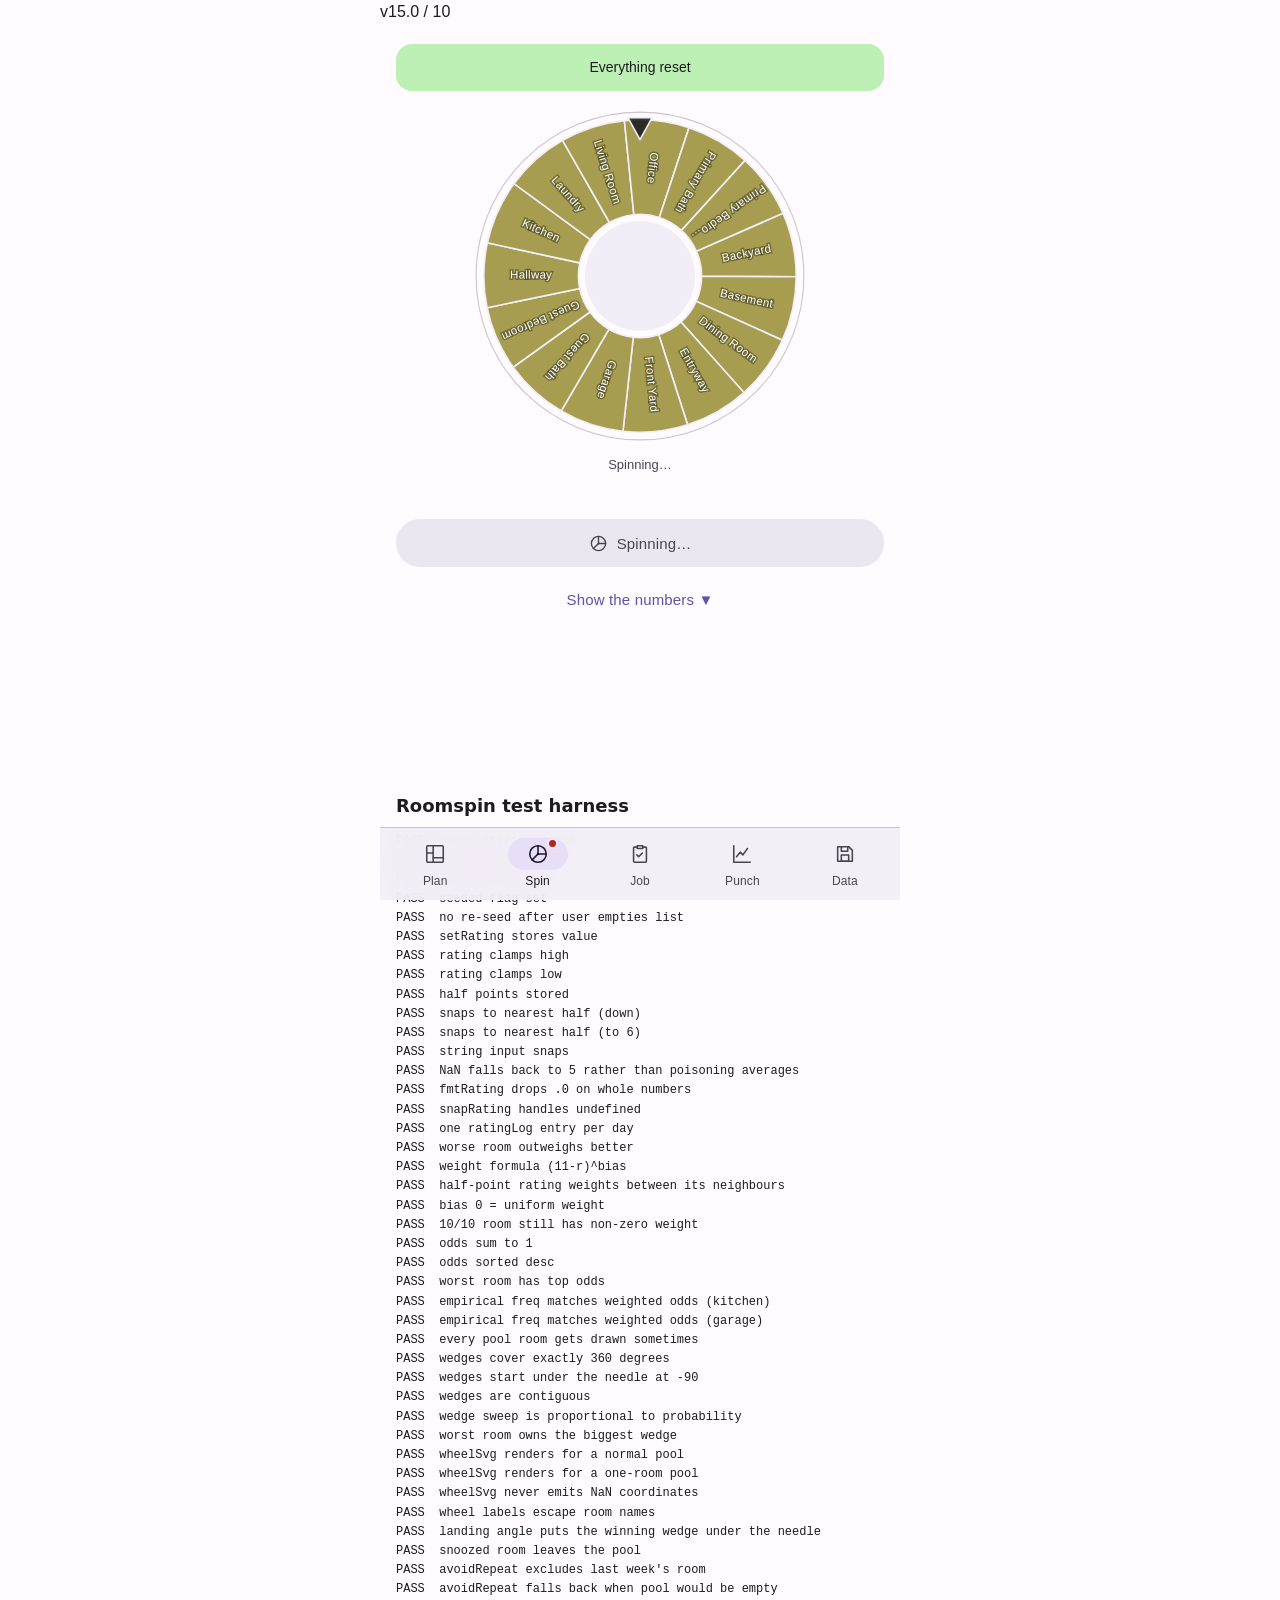
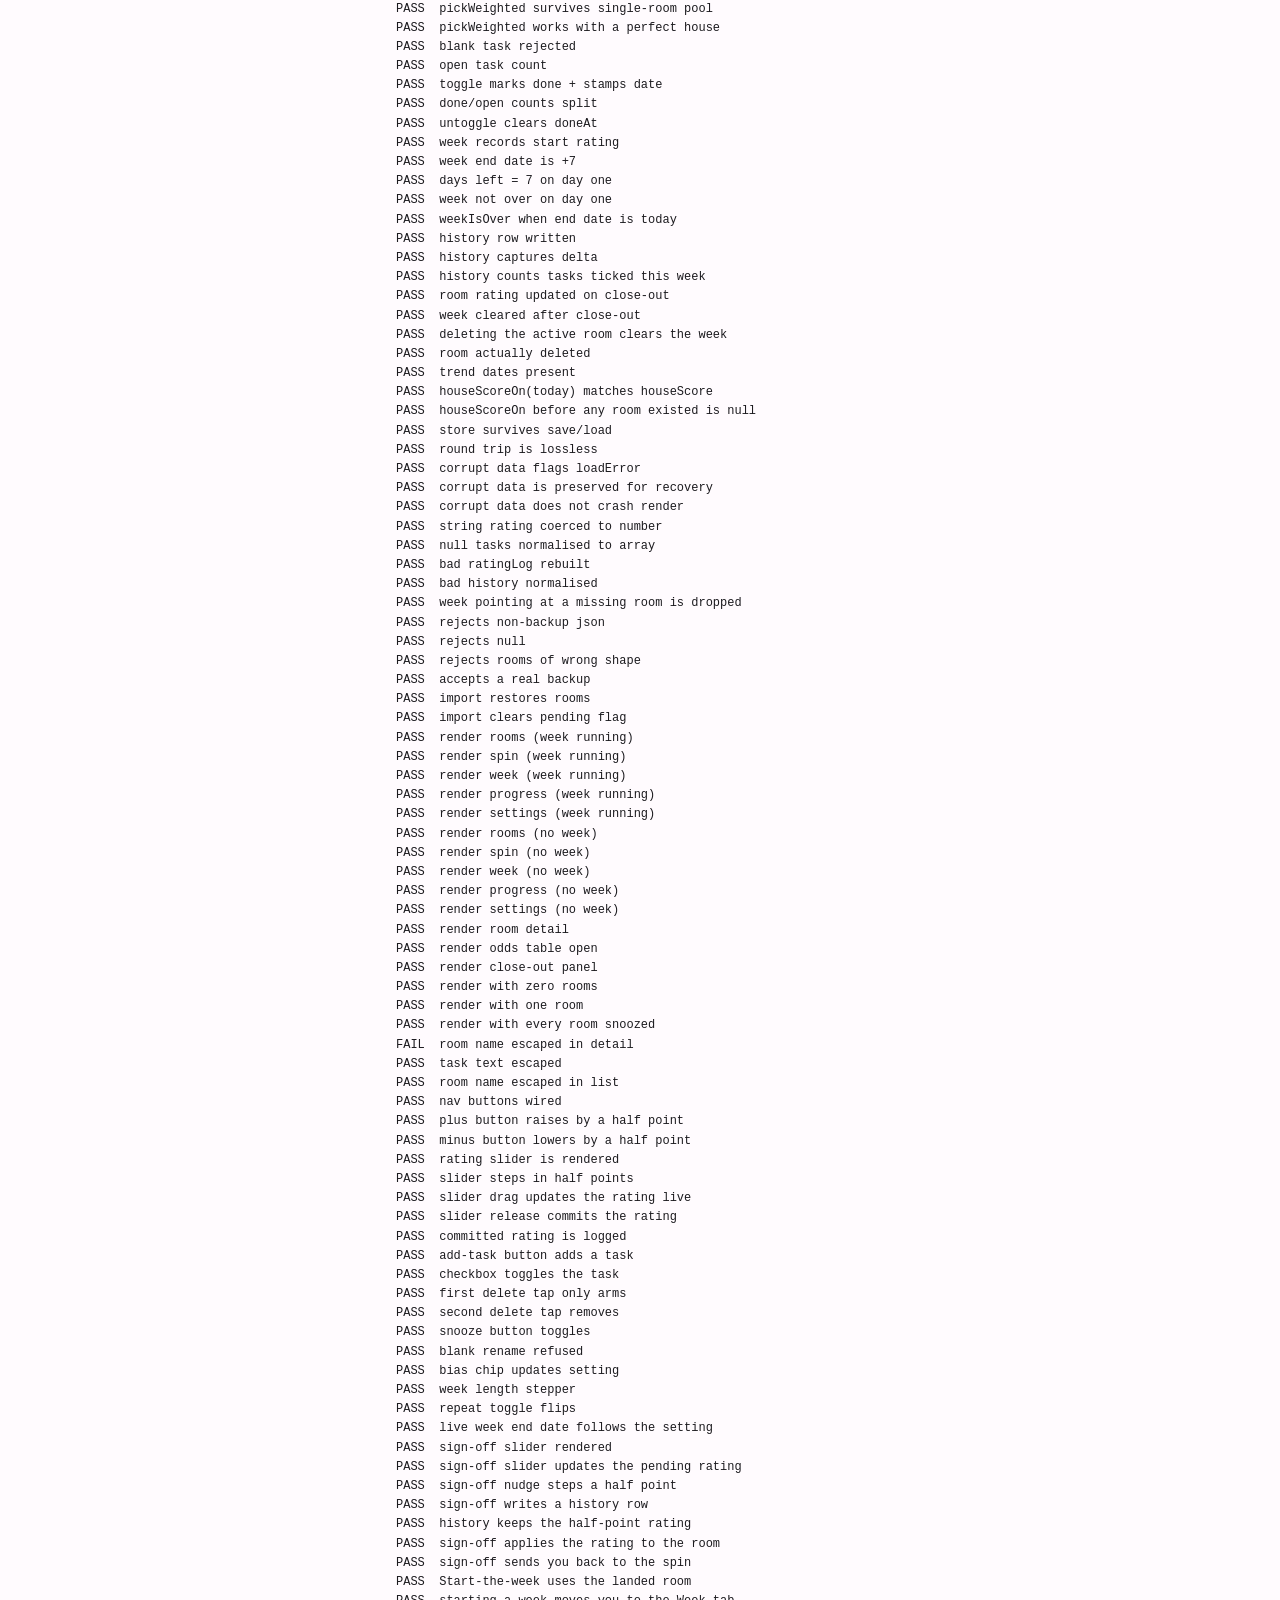
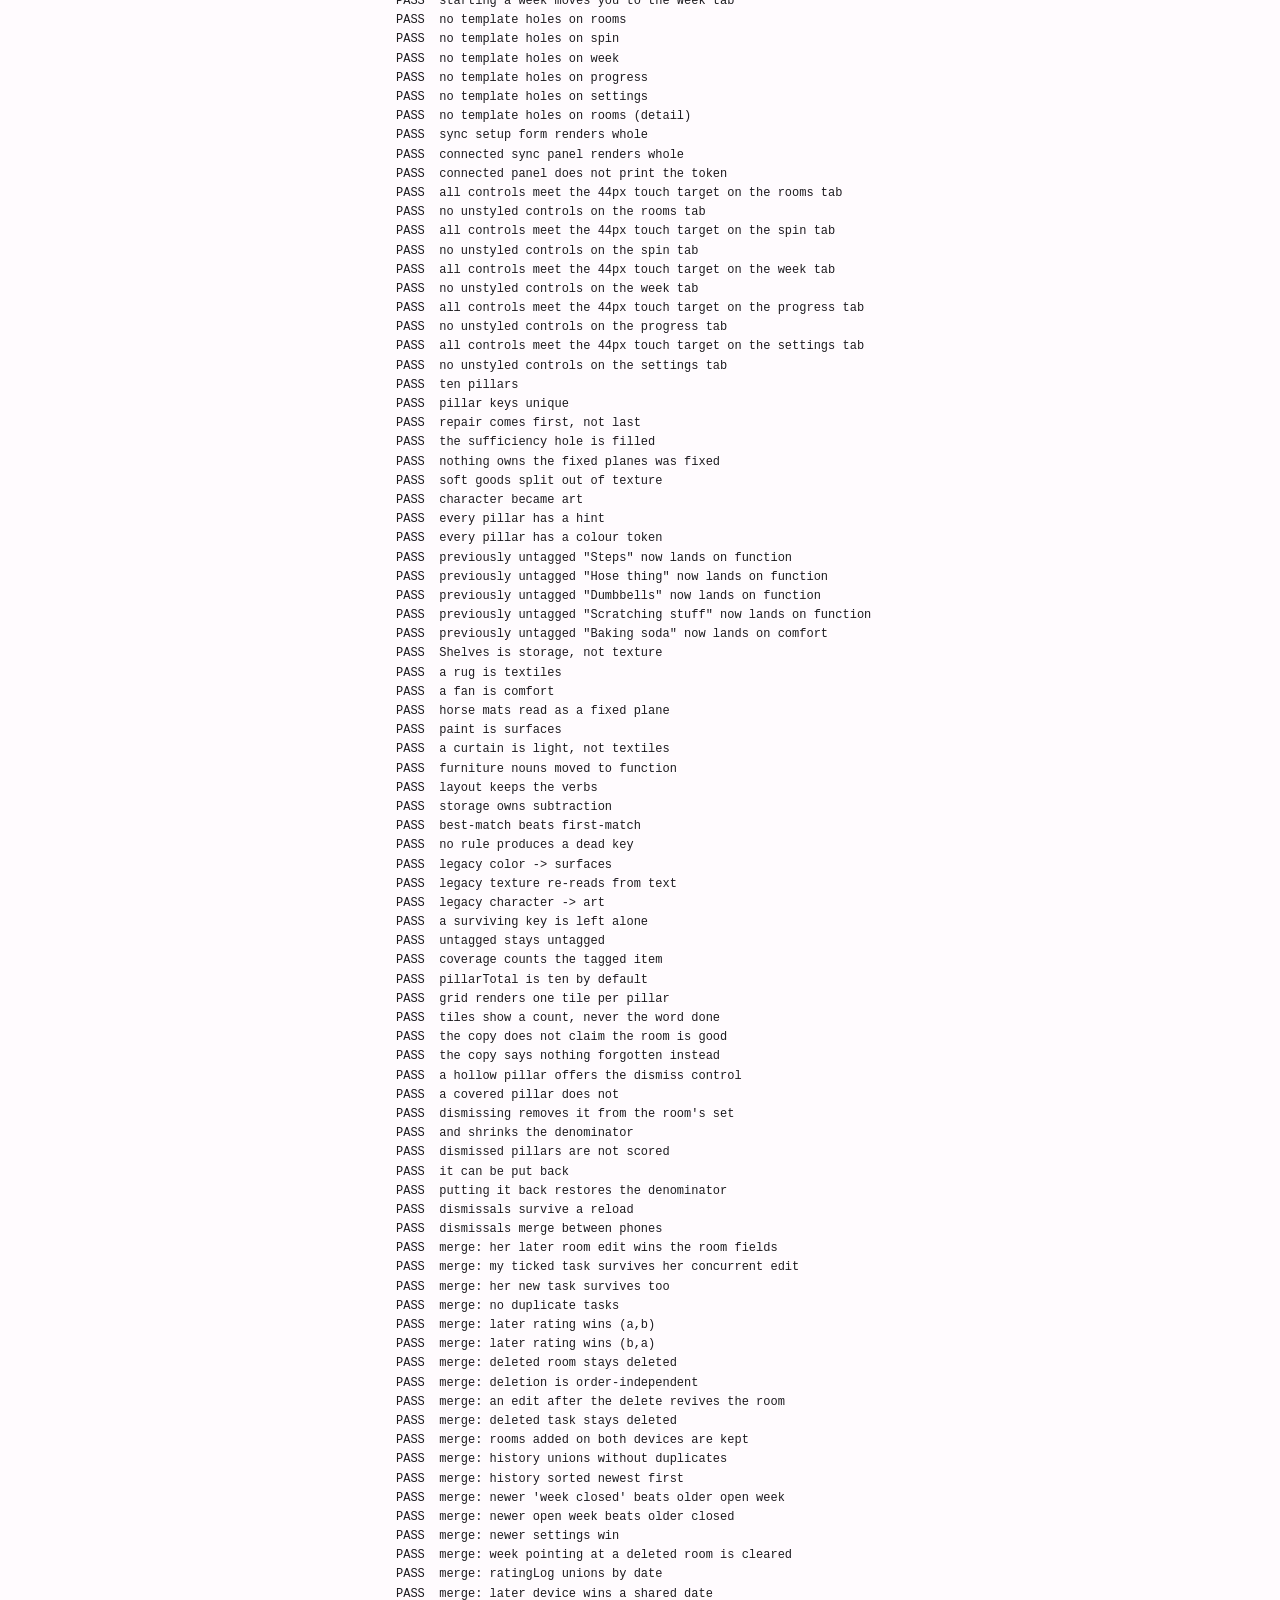
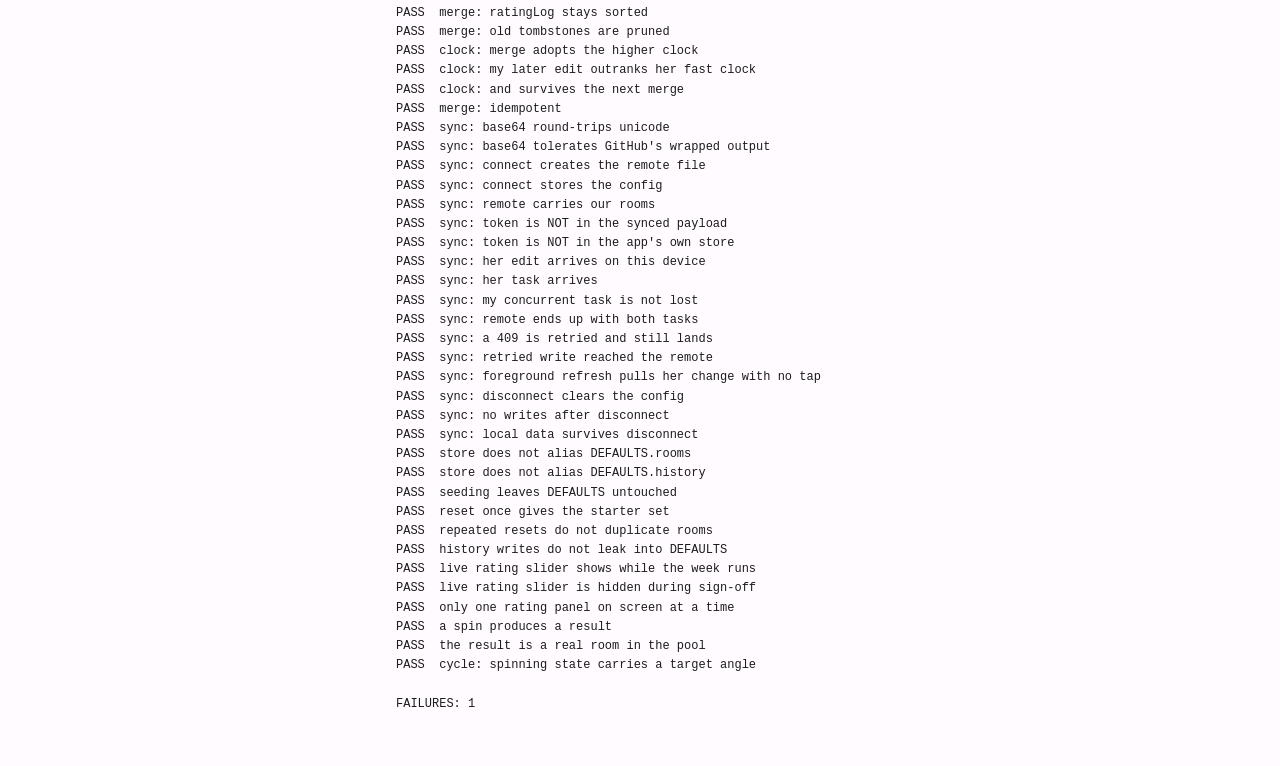
==== commit 6e16e9e3: "Finalise the design pillars: ten, and an honest claim about coverage Three independent design review" ====
--- a/tests/harness.html
+++ b/tests/harness.html
@@ -372,97 +372,88 @@
 // ============================ design pillars ============================
 localStorage.clear(); load();
 {
-  ok("nine pillars defined", PILLARS.length===9, PILLARS.length);
-  ok("pillar keys unique", new Set(PILLARS.map(p=>p.key)).size===PILLARS.length);
-  ok("every pillar has a hint", PILLARS.every(p=>p.hint && p.hint.length>10));
-  ok("pillarBy finds and misses correctly", pillarBy("light").label==="Light" && pillarBy("nope")===null);
-
-  // The suggester runs on real wording from the actual list.
-  const cases=[["New rug","texture"],["Shades","light"],["Lighting?","light"],["Pots","greenery"],
-    ["Climbing plant?","greenery"],["Fan?","comfort"],["Bug repellent","comfort"],
-    ["Bike and golf storage","storage"],["Get toolbox from mom","storage"],["Insulation","comfort"],
-    ["Towels?","texture"],["Another thing for the candle to sit on","character"],
-    ["Table","layout"],["Horse mats","texture"],["regrout the shower","repair"]];
-  cases.forEach(([text,want])=>{
-    ok(`suggest "${text}" → ${want}`, suggestPillar(text)===want, suggestPillar(text));
+  ok("ten pillars", PILLARS.length===10, PILLARS.length);
+  ok("pillar keys unique", new Set(PILLARS.map(p=>p.key)).size===10);
+  ok("repair comes first, not last", PILLARS[0].key==="repair");
+  ok("the sufficiency hole is filled", PILLARS.some(p=>p.key==="function"));
+  ok("nothing owns the fixed planes was fixed", PILLARS.some(p=>p.key==="surfaces"));
+  ok("soft goods split out of texture", PILLARS.some(p=>p.key==="textiles"));
+  ok("character became art", PILLARS.some(p=>p.key==="art") && !PILLARS.some(p=>p.key==="character"));
+  ok("every pillar has a hint", PILLARS.every(p=>p.hint && p.hint.length>20));
+  ok("every pillar has a colour token", PILLARS.every(p=>{
+    const el=document.createElement("div"); el.style.color=`var(--pil-${p.key})`;
+    document.body.appendChild(el); const c=getComputedStyle(el).color; el.remove();
+    return c && c!=="rgba(0, 0, 0, 0)";
+  }));
+
+  // The tagger, on the exact items this house failed to tag under the old nine.
+  const wasUntagged=[["Steps","function"],["Hose thing","function"],["Dumbbells","function"],
+    ["Scratching stuff","function"],["Baking soda","comfort"]];
+  wasUntagged.forEach(([text,want])=>{
+    ok(`previously untagged "${text}" now lands on ${want}`, suggestPillar(text)===want, suggestPillar(text));
   });
-  ok("unmatched wording stays untagged", suggestPillar("Hose thing")===null, suggestPillar("Hose thing"));
-  ok("empty text is safe", suggestPillar("")===null && suggestPillar(null)===null);
-
+  // And the two live collisions the reviewers found.
+  ok("Shelves is storage, not texture", suggestPillar("Shelves")==="storage", suggestPillar("Shelves"));
+  ok("a rug is textiles", suggestPillar("New rug")==="textiles", suggestPillar("New rug"));
+  ok("a fan is comfort", suggestPillar("Fan")==="comfort");
+  ok("horse mats read as a fixed plane", suggestPillar("Horse mats")==="textiles" || suggestPillar("Horse mats")==="surfaces");
+  ok("paint is surfaces", suggestPillar("Wallpaper")==="surfaces" && suggestPillar("paint the ceiling")==="surfaces");
+  ok("a curtain is light, not textiles", suggestPillar("Shades")==="light");
+  ok("furniture nouns moved to function", suggestPillar("Place for eating")==="function");
+  ok("layout keeps the verbs", suggestPillar("rearrange the seating so it faces the fire")==="layout",
+     suggestPillar("rearrange the seating so it faces the fire"));
+  ok("storage owns subtraction", suggestPillar("get rid of the exercise bike")==="storage");
+  ok("best-match beats first-match",
+     suggestPillar("paint the ceiling and touch up around the fan")==="surfaces",
+     suggestPillar("paint the ceiling and touch up around the fan"));
+  ok("no rule produces a dead key", PILLAR_HINTS.every(([k])=>!!pillarBy(k)));
+
+  // Migration off the old nine.
+  ok("legacy color -> surfaces", migratePillar({text:"zzz",pillar:"color"})==="surfaces");
+  ok("legacy texture re-reads from text", migratePillar({text:"New rug",pillar:"texture"})==="textiles");
+  ok("legacy character -> art", migratePillar({text:"zzz",pillar:"character"})==="art");
+  ok("a surviving key is left alone", migratePillar({text:"anything",pillar:"storage"})==="storage");
+  ok("untagged stays untagged", migratePillar({text:"zzz",pillar:null})===null);
+
+  // Coverage counts, and never claims the room is good.
   const r=store.rooms[0];
-  addTask(r,"Add a floor lamp");
-  ok("added task is auto-tagged", r.tasks[0].pillar==="light", r.tasks[0].pillar);
-  addTask(r,"Hose thing");
-  ok("unmatched task is left untagged", r.tasks[1].pillar===null);
-  addTask(r,"Add a floor lamp","storage");
-  ok("an explicit pillar overrides the guess", r.tasks[2].pillar==="storage");
-
-  setTaskPillar(r, r.tasks[1].id, "comfort");
-  ok("pillar can be set by hand", r.tasks[1].pillar==="comfort");
-  setTaskPillar(r, r.tasks[1].id, "comfort");
-  ok("tapping the current tag clears it", r.tasks[1].pillar===null);
-  const beforeStamp=r.tasks[1].updatedAt;
-  setTaskPillar(r, r.tasks[1].id, "layout");
-  ok("re-tagging stamps the task so it syncs", r.tasks[1].updatedAt>=beforeStamp);
-  ok("setTaskPillar on a missing task is a no-op", (setTaskPillar(r,"nope","light"), true));
-
-  const cov=pillarCoverage(r);
-  ok("coverage has a row per pillar", cov.length===PILLARS.length);
-  ok("coverage counts items", cov.find(c=>c.pillar.key==="light").total===1, JSON.stringify(cov.find(c=>c.pillar.key==="light")));
-  ok("coverage counts done separately", cov.find(c=>c.pillar.key==="light").done===0);
-  toggleTask(r, r.tasks[0].id);
-  ok("ticking an item shows in coverage", pillarCoverage(r).find(c=>c.pillar.key==="light").done===1);
-  ok("untaggedTasks counts only untagged", untaggedTasks(r)===0, untaggedTasks(r));
-  ok("missingPillars lists the empty ones",
-     missingPillars(r).length===PILLARS.length-3, missingPillars(r).map(p=>p.key).join());
-
-  // Tagging must survive a save/load round trip and a sync merge.
-  save(); const snap=JSON.stringify(store); store=null; load();
-  ok("pillars survive reload", roomById(r.id).tasks[0].pillar==="light");
-  ok("reload is lossless with pillars", JSON.stringify(store)===snap);
-  // Look the task up by id: mergeTasks sorts its output, so positional indexing would compare
-  // whichever task happened to sort first rather than the one that was edited.
-  const other=JSON.parse(snap);
-  const roomId=store.rooms[0].id, taskId=store.rooms[0].tasks[0].id;
-  const oRoom=other.rooms.find(x=>x.id===roomId);
-  oRoom.tasks=oRoom.tasks.map(t=> t.id===taskId ? {...t, pillar:"color", updatedAt:store.clock+5000} : t);
-  const merged=mergeStores(store, other);
-  const mTask=merged.rooms.find(x=>x.id===roomId).tasks.find(t=>t.id===taskId);
-  ok("a newer pillar edit wins the merge", mTask.pillar==="color", mTask.pillar);
-  const back=mergeStores(other, store).rooms.find(x=>x.id===roomId).tasks.find(t=>t.id===taskId);
-  ok("and wins regardless of merge order", back.pillar==="color", back.pillar);
-
-  // Legacy tasks written before pillars existed must not break anything.
-  const legacy=roomById(store.rooms[1].id);
-  legacy.tasks.push({id:"old1", text:"pre-pillar item", done:false, doneAt:null, createdAt:"2026-01-01", updatedAt:0});
-  ok("a task with no pillar field reads as untagged", untaggedTasks(legacy)===1);
-  ok("coverage tolerates untagged tasks", pillarCoverage(legacy).every(c=>c.total===0));
-
-  // Render every surface that shows pillars.
+  addTask(r,"paint the ceiling");
+  ok("coverage counts the tagged item", pillarCoverage(r).find(c=>c.pillar.key==="surfaces").total===1);
+  ok("pillarTotal is ten by default", pillarTotal(r)===10);
   ui.openRoomId=r.id; ui.tab="rooms"; render();
-  ok("room detail shows the coverage grid", $main.querySelectorAll("[data-pillartile]").length===PILLARS.length);
-  ok("each item shows a tag", $main.querySelectorAll("[data-pillarpick]").length===r.tasks.length);
-  ok("no template holes with pillars", !$main.innerHTML.includes("undefined"));
-  ui.pillarPickFor=r.tasks[0].id; render();
-  ok("picker opens with every pillar", $main.querySelectorAll("[data-setpillar]").length===PILLARS.length);
-  $main.querySelector('[data-setpillar="greenery"]').click();
-  ok("picking from the picker tags the item", roomById(r.id).tasks[0].pillar==="greenery");
-  ok("picking closes the picker", ui.pillarPickFor===null);
-
-  // Tapping a hollow tile pre-tags the next item added.
+  ok("grid renders one tile per pillar", $main.querySelectorAll(".ptile").length===10,
+     $main.querySelectorAll(".ptile").length);
+  ok("tiles show a count, never the word done", !$main.innerHTML.includes(">done<"));
+  ok("the copy does not claim the room is good",
+     !/room is good|reads as finished/i.test($main.innerHTML));
+  ok("the copy says nothing forgotten instead",
+     /forgotten|have something against them/i.test($main.innerHTML));
+
+  // "Not for this room" — the change all three reviewers called required.
+  ok("a hollow pillar offers the dismiss control", !!$main.querySelector('[data-natoggle="greenery"]'));
+  ok("a covered pillar does not", !$main.querySelector('[data-natoggle="surfaces"]'));
+  $main.querySelector('[data-natoggle="greenery"]').click();
+  ok("dismissing removes it from the room's set", !pillarsFor(roomById(r.id)).some(p=>p.key==="greenery"));
+  ok("and shrinks the denominator", pillarTotal(roomById(r.id))===9, pillarTotal(roomById(r.id)));
+  ok("dismissed pillars are not scored", !pillarCoverage(roomById(r.id)).some(c=>c.pillar.key==="greenery"));
   render();
-  $main.querySelector('[data-pillartile="repair"]').click();
-  ok("tapping a tile arms the prefill", ui.pillarPrefill==="repair");
-  $main.querySelector("#newTask").value="patch the drywall";
-  $main.querySelector("#addTaskBtn").click();
-  const added=roomById(r.id).tasks.find(t=>t.text==="patch the drywall");
-  ok("prefill tags the new item", added.pillar==="repair", added.pillar);
-  ok("prefill clears after use", ui.pillarPrefill===null);
-
-  ui.openRoomId=null; startWeek(roomById(r.id)); ui.tab="week"; render();
-  ok("job sheet shows the coverage grid too", $main.querySelectorAll("[data-pillartile]").length===PILLARS.length);
-  ok("job sheet items are taggable", $main.querySelectorAll("[data-pillarpick]").length>0);
-  store.week=null; ui.tab="rooms";
+  ok("it can be put back", !!$main.querySelector('[data-natoggle="greenery"]'));
+  $main.querySelector('.narow [data-natoggle="greenery"]').click();
+  ok("putting it back restores the denominator", pillarTotal(roomById(r.id))===10);
+  ok("dismissals survive a reload", (()=>{
+    togglePillarNA(roomById(r.id),"art"); save(); store=null; load();
+    return naPillars(roomById(r.id)).includes("art");
+  })());
+  ok("dismissals merge between phones", (()=>{
+    const mine=JSON.parse(JSON.stringify(store));
+    const hers=JSON.parse(JSON.stringify(store));
+    const rid=r.id;
+    hers.rooms.find(x=>x.id===rid).naPillars=["art","greenery"];
+    hers.rooms.find(x=>x.id===rid).updatedAt=(store.clock||Date.now())+9000;
+    return mergeStores(mine,hers).rooms.find(x=>x.id===rid).naPillars.length===2;
+  })());
+  togglePillarNA(roomById(r.id),"art");
+  ui.openRoomId=null;
 }
 
 // ============================ shared house (sync) ============================
--- a/styles.css
+++ b/styles.css
@@ -38,9 +38,10 @@
 
   /* --- design pillars: nine hues spread far enough apart to be told apart at chip size,
          pulled toward the scheme's saturation so a row of them still reads as one system --- */
-  --pil-light:#C9971F;    --pil-color:#B4508B;   --pil-texture:#A2632F;
-  --pil-layout:#4F79B8;   --pil-storage:#5C6BC0; --pil-greenery:#3E8E5A;
-  --pil-character:#8E5BBF;--pil-comfort:#2C8A93; --pil-repair:#9A5040;
+  --pil-repair:#9A5040;   --pil-surfaces:#7A6A9E; --pil-light:#C9971F;
+  --pil-function:#4F79B8; --pil-layout:#2C8A93;   --pil-storage:#5C6BC0;
+  --pil-comfort:#6E7A85;  --pil-textiles:#A2632F; --pil-greenery:#3E8E5A;
+  --pil-art:#B4508B;
 
   /* --- state-layer strengths (MD3 overlays opacity, it does not shift hue) --- */
   --sl-hover:.08; --sl-focus:.10; --sl-press:.12;
@@ -88,9 +89,10 @@
     --rate-4:#E0C47E;  --rate-5:#D2CE86;  --rate-6:#BCD292;  --rate-7:#A3D3A0;
     --rate-8:#8AD1AE;  --rate-9:#75CCBD;  --rate-10:#6BC6C9;
 
-    --pil-light:#E8C25E;    --pil-color:#E58EC0;   --pil-texture:#DCA06A;
-    --pil-layout:#8FB4EC;   --pil-storage:#9AA6F0; --pil-greenery:#79C795;
-    --pil-character:#C39BE8;--pil-comfort:#6FC3CB; --pil-repair:#D89184;
+    --pil-repair:#D89184;   --pil-surfaces:#B3A3D8; --pil-light:#E8C25E;
+    --pil-function:#8FB4EC; --pil-layout:#6FC3CB;   --pil-storage:#9AA6F0;
+    --pil-comfort:#A6B2BC;  --pil-textiles:#DCA06A; --pil-greenery:#79C795;
+    --pil-art:#E58EC0;
 
     --sl-hover:.10; --sl-focus:.12; --sl-press:.16;
     --e1:0 1px 3px rgba(0,0,0,.40);
@@ -346,13 +348,26 @@
 
 /* ---------- design pillars ---------- */
 .pgrid{display:grid; grid-template-columns:repeat(3,1fr); gap:8px;}
-.ptile{position:relative; overflow:hidden; border:1px solid var(--outline-variant);
-  border-radius:var(--r-m); background:transparent; color:var(--on-surface);
+.ptile{position:relative; border:1px solid var(--outline-variant); border-radius:var(--r-m);
+  background:transparent; color:var(--on-surface); min-height:74px;
+  transition:background var(--d-std) var(--ease), border-color var(--d-std) var(--ease);}
+.ptap{width:100%; min-height:74px; border:none; background:none; color:inherit;
   padding:11px 8px 9px; display:flex; flex-direction:column; align-items:center; gap:5px;
-  min-height:74px; justify-content:center;
-  transition:background var(--d-std) var(--ease), border-color var(--d-std) var(--ease),
-             transform var(--d-fast) var(--ease);}
-.ptile:active{transform:scale(.95);}
+  justify-content:center; border-radius:var(--r-m);
+  transition:transform var(--d-fast) var(--ease);}
+.ptap:active{transform:scale(.95);}
+/* Marks a pillar not applicable here. Small on purpose — it's the rarer action — but with a
+   44px hit area so it's still reachable. */
+.pna{position:absolute; top:2px; right:2px; width:26px; height:26px; border:none;
+  background:none; color:var(--on-surface-variant); font-size:13px; line-height:1;
+  border-radius:var(--r-full); opacity:.55;}
+.pna::after{content:""; position:absolute; top:50%; left:50%; width:44px; height:44px;
+  transform:translate(-50%,-50%);}
+.pna:hover{opacity:1; background:var(--surface-container-high);}
+.ptile.armed{outline:2px solid var(--p); outline-offset:-2px;}
+.narow{display:flex; align-items:center; gap:7px; flex-wrap:wrap; margin-top:10px;}
+.narow .slab{width:100%;}
+.narow .pchip em{font-style:normal; color:var(--on-surface-variant); margin-left:5px; font-size:10.5px;}
 .ptile .pdot{width:12px; height:12px; border-radius:var(--r-full);
   border:2px solid var(--p); background:transparent;
   transition:background var(--d-std) var(--ease);}
